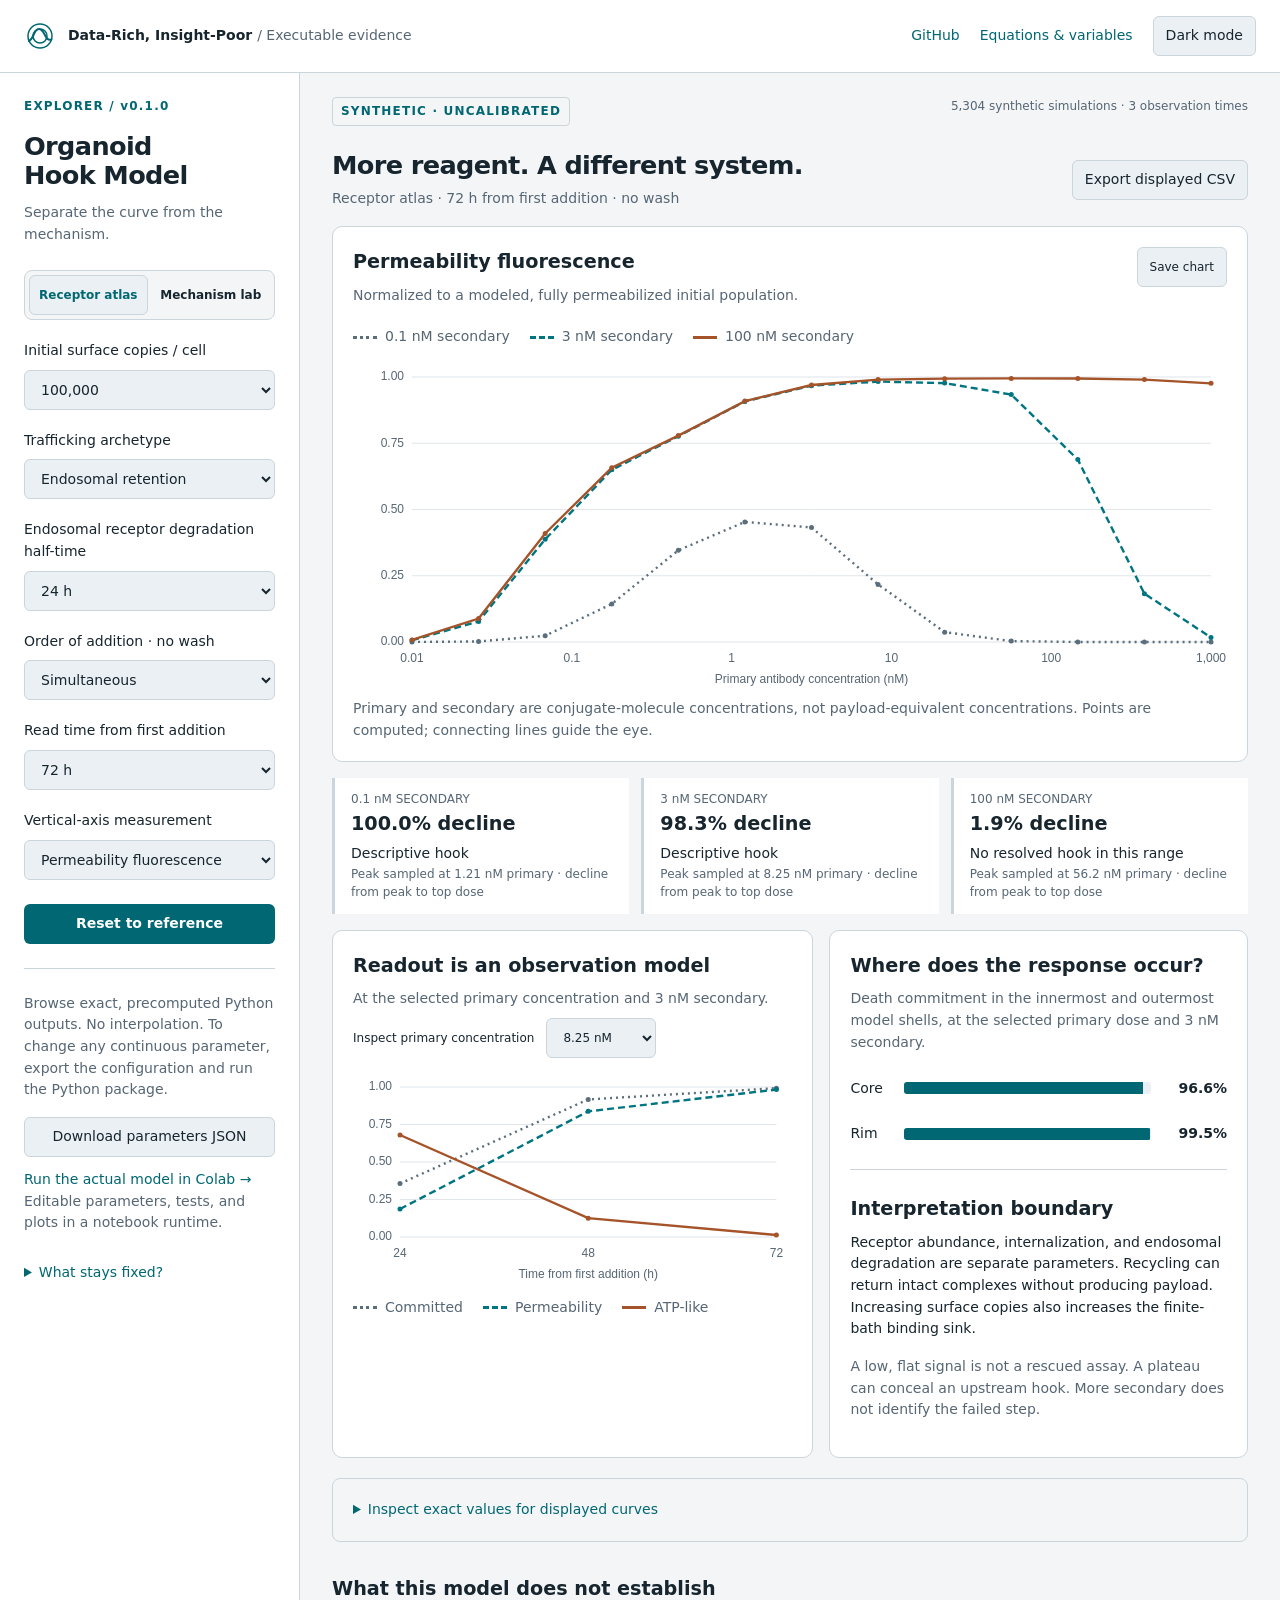
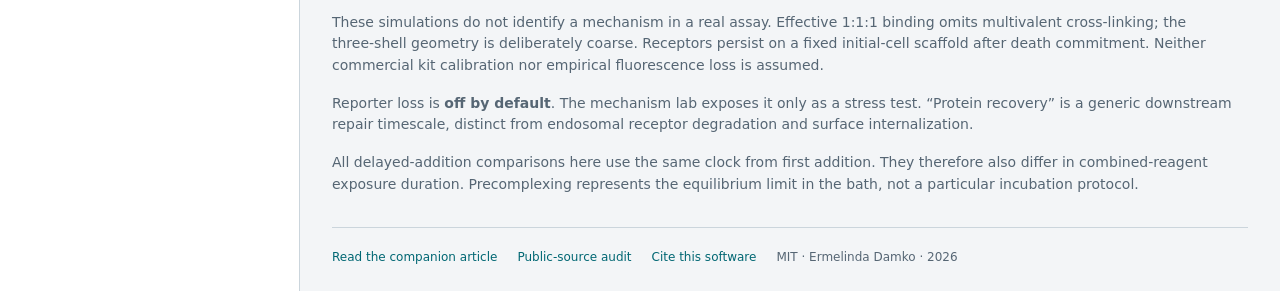
==== index.html @ acb85dfb "Release reproducible organoid hook model and public explorer" ====
<!doctype html>
<html lang="en" data-theme="dark">
<head>
  <meta charset="utf-8">
  <meta name="viewport" content="width=device-width, initial-scale=1">
  <meta name="description" content="A synthetic, no-wash secondary-conjugate assay atlas separating assembly, trafficking, transport, and readout.">
  <title>Organoid Hook Model | Data-Rich, Insight-Poor</title>
  <link href="https://api.fontshare.com/v2/css?f[]=satoshi@400,500,700&display=swap" rel="stylesheet">
  <link rel="stylesheet" href="style.css">
  <script src="app.js" defer></script>
</head>
<body>
<header>
  <div class="brand"><svg aria-label="Organoid Hook Model logo" viewBox="0 0 32 32" width="32" height="32"><circle cx="16" cy="16" r="12" fill="none" stroke="currentColor" stroke-width="1.5"/><circle cx="16" cy="16" r="7" fill="none" stroke="currentColor" stroke-width="1.5"/><path d="M4 21C10 21 9 9 15 9S21 23 28 19" fill="none" stroke="currentColor" stroke-width="2"/></svg><span>Data-Rich, Insight-Poor <span class="subbrand">/ Executable evidence</span></span></div>
  <nav aria-label="Project links"><a href="https://github.com/dataRichinsightPoor/organoid-hook-model" target="_blank" rel="noopener">GitHub</a><a href="equations.html">Equations & variables</a><button id="theme" type="button" aria-label="Toggle color theme">Light mode</button></nav>
</header>
<div class="layout">
<aside aria-label="Simulation controls">
  <div class="section-label">EXPLORER / v0.1.0</div>
  <h1>Organoid<br>Hook Model</h1>
  <p class="muted intro">Separate the curve from the mechanism.</p>
  <div class="tabs" role="group" aria-label="Explorer mode"><button class="active" id="atlas-mode" aria-pressed="true">Receptor atlas</button><button id="lab-mode" aria-pressed="false">Mechanism lab</button></div>
  <div id="atlas-controls">
    <label for="copies">Initial surface copies / cell</label>
    <select id="copies"><option value="10000">10,000</option><option value="100000" selected>100,000</option><option value="1000000">1,000,000</option></select>
    <label for="traffic">Trafficking archetype</label>
    <select id="traffic"><option value="slow">Slow internalization</option><option value="recycling">Rapid recycling</option><option value="retained" selected>Endosomal retention</option></select>
    <label for="half">Endosomal receptor degradation half-time</label>
    <select id="half"><option value="4">4 h</option><option value="24" selected>24 h</option><option value="96">96 h</option></select>
  </div>
  <div id="lab-controls" hidden>
    <label for="case">Isolated assumption</label><select id="case"></select>
    <p class="control-note" id="case-description"></p>
  </div>
  <label for="order">Order of addition · no wash</label>
  <select id="order"><option value="simultaneous">Simultaneous</option><option value="primary_first">Primary first → secondary at 6 h</option><option value="secondary_first">Secondary first → primary at 6 h</option><option value="precomplexed">Precomplexed at equilibrium</option></select>
  <label for="time">Read time from first addition</label>
  <select id="time"><option value="0">24 h</option><option value="1">48 h</option><option value="2" selected>72 h</option></select>
  <label for="readout">Vertical-axis measurement</label>
  <select id="readout"><option value="permeability_fluorescence">Permeability fluorescence</option><option value="committed_fraction">Committed to death</option><option value="membrane_compromised_cumulative">Cumulative membrane loss</option><option value="atp_proxy">ATP-like signal</option><option value="caspase_proxy">Committed-state / caspase proxy</option><option value="ldh_proxy">LDH-like reporter</option><option value="surface_complex_copies">Surface ternary complex</option><option value="internalized_complex_copies">Endosomal ternary complex</option><option value="payload_copies">Intracellular payload</option><option value="delivered_payload_cumulative">Cumulative productive delivery</option></select>
  <button class="primary-button" id="reset">Reset to reference</button>
  <div class="divider"></div>
  <p class="control-note">Browse exact, precomputed Python outputs. No interpolation. To change any continuous parameter, export the configuration and run the Python package.</p>
  <button id="parameters">Download parameters JSON</button>
  <p class="control-note"><a href="https://colab.research.google.com/github/dataRichinsightPoor/organoid-hook-model/blob/main/examples/quickstart.ipynb" target="_blank" rel="noopener">Run the actual model in Colab →</a><br>Editable parameters, tests, and plots in a notebook runtime.</p>
  <details><summary>What stays fixed?</summary><div id="fixed"></div></details>
</aside>
<main>
  <div class="topline"><span class="badge">SYNTHETIC · UNCALIBRATED</span><span id="count" class="muted">Loading evidence…</span></div>
  <section class="heading-row"><div><h2>More reagent. A different system.</h2><p id="context" class="muted">Loading computed scenarios…</p></div><button id="csv" disabled>Export displayed CSV</button></section>
  <div id="error" role="alert" hidden></div>
  <section class="plot-card">
    <div class="plot-heading"><div><h3 id="plot-title">Primary × secondary concentration</h3><p class="muted small" id="y-description">Normalized to a modeled, fully permeabilized initial population.</p></div><button id="png" disabled>Save chart</button></div>
    <div class="legend" aria-label="Secondary concentration legend"><span><i class="line one"></i>0.1 nM secondary</span><span><i class="line two"></i>3 nM secondary</span><span><i class="line three"></i>100 nM secondary</span></div>
    <div class="canvas-wrap"><canvas id="curve" role="img" aria-label="Dose-response curves for three secondary-conjugate concentrations. Exact values are available in the table below."></canvas></div>
    <div id="tooltip" class="tooltip" hidden></div>
    <p class="small muted" id="plot-note"></p>
  </section>
  <section class="metrics" id="metrics" aria-label="Descriptive hook summaries" aria-live="polite"></section>
  <section class="lower-grid">
    <div class="plot-card"><div class="plot-heading"><div><h3>Readout is an observation model</h3><p class="small muted">At the selected primary concentration and 3 nM secondary.</p></div></div>
      <label for="dose" class="inline-label">Inspect primary concentration</label><select id="dose"></select>
      <div class="canvas-wrap small-canvas"><canvas id="timechart" role="img" aria-label="Time courses of modeled death, permeability fluorescence, and ATP-like signal."></canvas></div>
      <div class="legend small"><span><i class="line one"></i>Committed</span><span><i class="line two"></i>Permeability</span><span><i class="line three"></i>ATP-like</span></div>
    </div>
    <div class="plot-card"><h3>Where does the response occur?</h3><p class="small muted">Death commitment in the innermost and outermost model shells, at the selected primary dose and 3 nM secondary.</p>
      <div class="spatial-row"><span>Core</span><div class="bar-track"><div id="core-bar"></div></div><strong id="core-value">—</strong></div>
      <div class="spatial-row"><span>Rim</span><div class="bar-track"><div id="rim-bar"></div></div><strong id="rim-value">—</strong></div>
      <div class="divider"></div><h3>Interpretation boundary</h3><p id="interpretation" class="small"></p><p class="small muted">A low, flat signal is not a rescued assay. A plateau can conceal an upstream hook. More secondary does not identify the failed step.</p>
    </div>
  </section>
  <details class="data-details"><summary>Inspect exact values for displayed curves</summary><div class="table-scroll"><table><thead id="table-head"></thead><tbody id="table-body"></tbody></table></div></details>
  <section class="notes"><h3>What this model does not establish</h3><p>These simulations do not identify a mechanism in a real assay. Effective 1:1:1 binding omits multivalent cross-linking; the three-shell geometry is deliberately coarse. Receptors persist on a fixed initial-cell scaffold after death commitment. Neither commercial kit calibration nor empirical fluorescence loss is assumed.</p><p>Reporter loss is <strong>off by default</strong>. The mechanism lab exposes it only as a stress test. “Protein recovery” is a generic downstream repair timescale, distinct from endosomal receptor degradation and surface internalization.</p><p>All delayed-addition comparisons here use the same clock from first addition. They therefore also differ in combined-reagent exposure duration. Precomplexing represents the equilibrium limit in the bath, not a particular incubation protocol.</p></section>
  <footer><a href="article.html">Read the companion article</a><a href="https://github.com/dataRichinsightPoor/organoid-hook-model/blob/main/docs/provenance.md">Public-source audit</a><a href="https://github.com/dataRichinsightPoor/organoid-hook-model/blob/main/CITATION.cff">Cite this software</a><span>MIT · Ermelinda Damko · 2026</span></footer>
</main>
</div>
</body>
</html>
---- style.css ----
:root{--bg:#11151b;--surface:#191e27;--raised:#222935;--ink:#e8edf2;--muted:#a5afbd;--line:#323b49;--accent:#78d4dc;--accent-ink:#102127;--series1:#aeb8c4;--series2:#78d4dc;--series3:#efa87e;--warn:#efbd77;--font:'Satoshi',system-ui,sans-serif;--text-xs:.75rem;--text-sm:.875rem;--text-base:1rem;--text-lg:1.2rem;--text-xl:clamp(1.6rem,2vw,2rem);--s1:4px;--s2:8px;--s3:12px;--s4:16px;--s5:20px;--s6:24px;--s8:32px;--s10:40px}
[data-theme=light]{--bg:#f3f5f7;--surface:#fff;--raised:#eaf0f3;--ink:#17252e;--muted:#566674;--line:#cbd5dc;--accent:#006773;--accent-ink:#fff;--series1:#5b6e7c;--series2:#007582;--series3:#a55328;--warn:#88561d}
*{box-sizing:border-box}body{margin:0;background:var(--bg);color:var(--ink);font:var(--text-base)/1.55 var(--font)}button,select{font:inherit;font-size:var(--text-sm);color:var(--ink);background:var(--raised);border:1px solid var(--line);border-radius:6px;padding:var(--s2) var(--s3);min-height:40px}button{cursor:pointer}button:hover{border-color:var(--accent)}button:disabled{opacity:.45;cursor:wait}button:focus-visible,select:focus-visible,a:focus-visible,summary:focus-visible{outline:2px solid var(--accent);outline-offset:3px}a{color:var(--accent);text-decoration:none}a:hover{text-decoration:underline}header{padding:var(--s4) var(--s6);border-bottom:1px solid var(--line);display:flex;align-items:center;justify-content:space-between;gap:var(--s4);background:var(--surface)}.brand{display:flex;align-items:center;gap:var(--s3);font-size:var(--text-sm);font-weight:700}.brand svg{color:var(--accent);flex-shrink:0}.subbrand{color:var(--muted);font-weight:400}nav{display:flex;gap:var(--s5);align-items:center;font-size:var(--text-sm)}.layout{display:grid;grid-template-columns:300px minmax(0,1fr);max-width:1760px;margin:auto}aside{border-right:1px solid var(--line);padding:var(--s6);background:var(--surface)}main{padding:var(--s6) var(--s8);min-width:0}.section-label,.badge{font-size:var(--text-xs);font-weight:700;letter-spacing:.1em;color:var(--accent)}h1{font-size:var(--text-xl);line-height:1.15;letter-spacing:-.025em;margin:var(--s4) 0 var(--s3)}h2{font-size:var(--text-xl);letter-spacing:-.025em;line-height:1.2;margin:0}h3{font-size:var(--text-lg);font-weight:700;margin:0}p{margin:var(--s2) 0 var(--s4)}.muted{color:var(--muted)}.small,.control-note{font-size:var(--text-sm)}.intro{font-size:var(--text-sm);margin-bottom:var(--s6)}label{display:block;font-size:var(--text-sm);margin:var(--s5) 0 var(--s2);font-weight:500}select{width:100%;max-width:100%}.tabs{display:flex;gap:var(--s1);background:var(--bg);padding:var(--s1);border:1px solid var(--line);border-radius:8px}.tabs button{flex:1;padding:var(--s2) var(--s1);background:transparent;border-color:transparent;font-size:var(--text-xs);font-weight:700}.tabs .active{background:var(--raised);color:var(--accent);border-color:var(--line)}.primary-button{margin-top:var(--s6);width:100%;background:var(--accent);color:var(--accent-ink);border-color:transparent;font-weight:700}.divider{height:1px;background:var(--line);margin:var(--s6) 0}.control-note{color:var(--muted);margin-top:var(--s3)}aside>button{width:100%}details{margin-top:var(--s5);font-size:var(--text-sm)}summary{cursor:pointer;color:var(--accent);padding:var(--s2) 0}#fixed{font-size:var(--text-xs);overflow-wrap:anywhere}#fixed div{padding:var(--s1) 0;border-bottom:1px solid var(--line)}.topline{display:flex;justify-content:space-between;gap:var(--s3);font-size:var(--text-xs);margin-bottom:var(--s6)}.badge{border:1px solid var(--line);border-radius:4px;padding:var(--s1) var(--s2)}.heading-row{display:flex;align-items:center;justify-content:space-between;gap:var(--s6);margin-bottom:var(--s4)}.heading-row p{font-size:var(--text-sm);margin-bottom:0}.heading-row button{flex-shrink:0}.plot-card{position:relative;background:var(--surface);border:1px solid var(--line);border-radius:10px;padding:var(--s5);min-width:0}.plot-heading{display:flex;justify-content:space-between;align-items:flex-start;gap:var(--s4)}.plot-heading p{margin-bottom:var(--s2)}.plot-heading button{white-space:nowrap;font-size:var(--text-xs)}.legend{display:flex;gap:var(--s5);flex-wrap:wrap;font-size:var(--text-sm);margin-top:var(--s3);color:var(--muted)}.legend span{display:flex;align-items:center;gap:var(--s2)}i.line{display:inline-block;width:24px;height:0;border-top:3px solid var(--series2)}i.one{border-color:var(--series1);border-top-style:dotted}i.two{border-color:var(--series2);border-top-style:dashed}i.three{border-color:var(--series3)}.canvas-wrap{height:330px;position:relative;margin-top:var(--s3)}canvas{display:block;width:100%;height:100%}.small-canvas{height:215px}.metrics{display:grid;grid-template-columns:repeat(3,1fr);gap:var(--s3);margin:var(--s4) 0}.metric{border-left:3px solid var(--line);padding:var(--s3) var(--s4);background:var(--surface)}.metric .value{font-size:var(--text-lg);font-weight:700}.metric .label{font-size:var(--text-xs);color:var(--muted)}.metric .result{font-size:var(--text-sm);margin-top:var(--s1)}.lower-grid{display:grid;grid-template-columns:1.15fr 1fr;gap:var(--s4)}.inline-label{display:inline-block;margin:var(--s2) var(--s3) var(--s2) 0;font-size:var(--text-xs)}#dose{width:auto;min-width:100px;font-size:var(--text-xs)}.spatial-row{display:grid;grid-template-columns:42px 1fr 64px;align-items:center;gap:var(--s3);margin:var(--s6) 0;font-size:var(--text-sm)}.spatial-row strong{text-align:right;font-variant-numeric:tabular-nums}.bar-track{height:12px;background:var(--raised);border-radius:3px;overflow:hidden}.bar-track div{background:var(--accent);height:100%;width:0}.data-details{border:1px solid var(--line);border-radius:8px;padding:var(--s3) var(--s5)}.table-scroll{overflow:auto;max-height:340px}table{width:100%;border-collapse:collapse;font-size:var(--text-xs);font-variant-numeric:tabular-nums}th,td{text-align:right;padding:var(--s2) var(--s3);border-bottom:1px solid var(--line);white-space:nowrap}th{position:sticky;top:0;background:var(--surface)}.notes{margin:var(--s8) 0;max-width:900px}.notes p{font-size:var(--text-sm);color:var(--muted)}footer{display:flex;flex-wrap:wrap;gap:var(--s5);font-size:var(--text-xs);color:var(--muted);border-top:1px solid var(--line);padding-top:var(--s5)}#error{padding:var(--s5);color:var(--warn);border:1px solid var(--warn);margin-bottom:var(--s5)}.tooltip{position:absolute;background:var(--raised);border:1px solid var(--line);padding:var(--s3);border-radius:5px;font-size:var(--text-xs);pointer-events:none;top:120px;right:30px;z-index:2}#plot-note{margin-bottom:0}
@media(max-width:1100px){.layout{grid-template-columns:270px minmax(0,1fr)}aside{padding:var(--s5)}main{padding:var(--s5)}.lower-grid{grid-template-columns:1fr}.subbrand{display:none}.heading-row{align-items:flex-start}.metrics{gap:var(--s2)}.metric{padding:var(--s3)}}
@media(max-width:760px){header{padding:var(--s3) var(--s4);flex-wrap:wrap}nav{gap:var(--s4);width:100%;justify-content:space-between}.layout{display:block}aside{border-right:0;border-bottom:1px solid var(--line);padding:var(--s5)}h1 br{display:none}h1 br:after{content:" "}.intro{margin-bottom:var(--s4)}main{padding:var(--s5) var(--s3)}.topline{flex-wrap:wrap}.heading-row{display:block}.heading-row button{margin-top:var(--s4)}.plot-card{padding:var(--s4)}.plot-heading{flex-wrap:wrap}.canvas-wrap{height:300px}.small-canvas{height:230px}.metrics{grid-template-columns:1fr}.metric{display:grid;grid-template-columns:1fr 1fr;gap:var(--s1) var(--s3)}.metric .label{grid-column:1/-1}.metric .value{font-size:var(--text-base)}.legend{gap:var(--s3);font-size:var(--text-xs)}aside details{display:none}#parameters{max-width:100%}.topline{margin-bottom:var(--s5)}.plot-heading h3{font-size:var(--text-base)}}
.reader{max-width:1060px;margin:auto;padding:var(--s8) var(--s6)}.reader h1{font-size:var(--text-xl);margin-bottom:var(--s6)}.reader h2{font-size:var(--text-lg);margin:var(--s10) 0 var(--s4)}.reader h3{font-size:var(--text-base);margin-top:var(--s6)}.reader p{max-width:80ch;line-height:1.8}.reader img{max-width:100%;height:auto;background:#fff}.reader pre{overflow:auto;background:var(--surface);padding:var(--s4);font-size:var(--text-sm)}.reader table{display:block;overflow:auto;margin:var(--s5) 0}.reader th,.reader td{white-space:normal;text-align:left;min-width:100px}.reader mjx-container[display=true]{overflow-x:auto;overflow-y:hidden;padding:var(--s3) 0}.reader .math-help{color:var(--muted);font-size:var(--text-sm);border-bottom:1px solid var(--line);padding-bottom:var(--s5)}
@media(prefers-reduced-motion:no-preference){button{transition:border-color .15s,background .15s}.bar-track div{transition:width .25s}}
.reader{overflow-wrap:anywhere}.reader mjx-container{max-width:100%;overflow-x:auto;overflow-y:hidden}
.reader mjx-container:not([display="true"]){display:inline-block;vertical-align:middle}
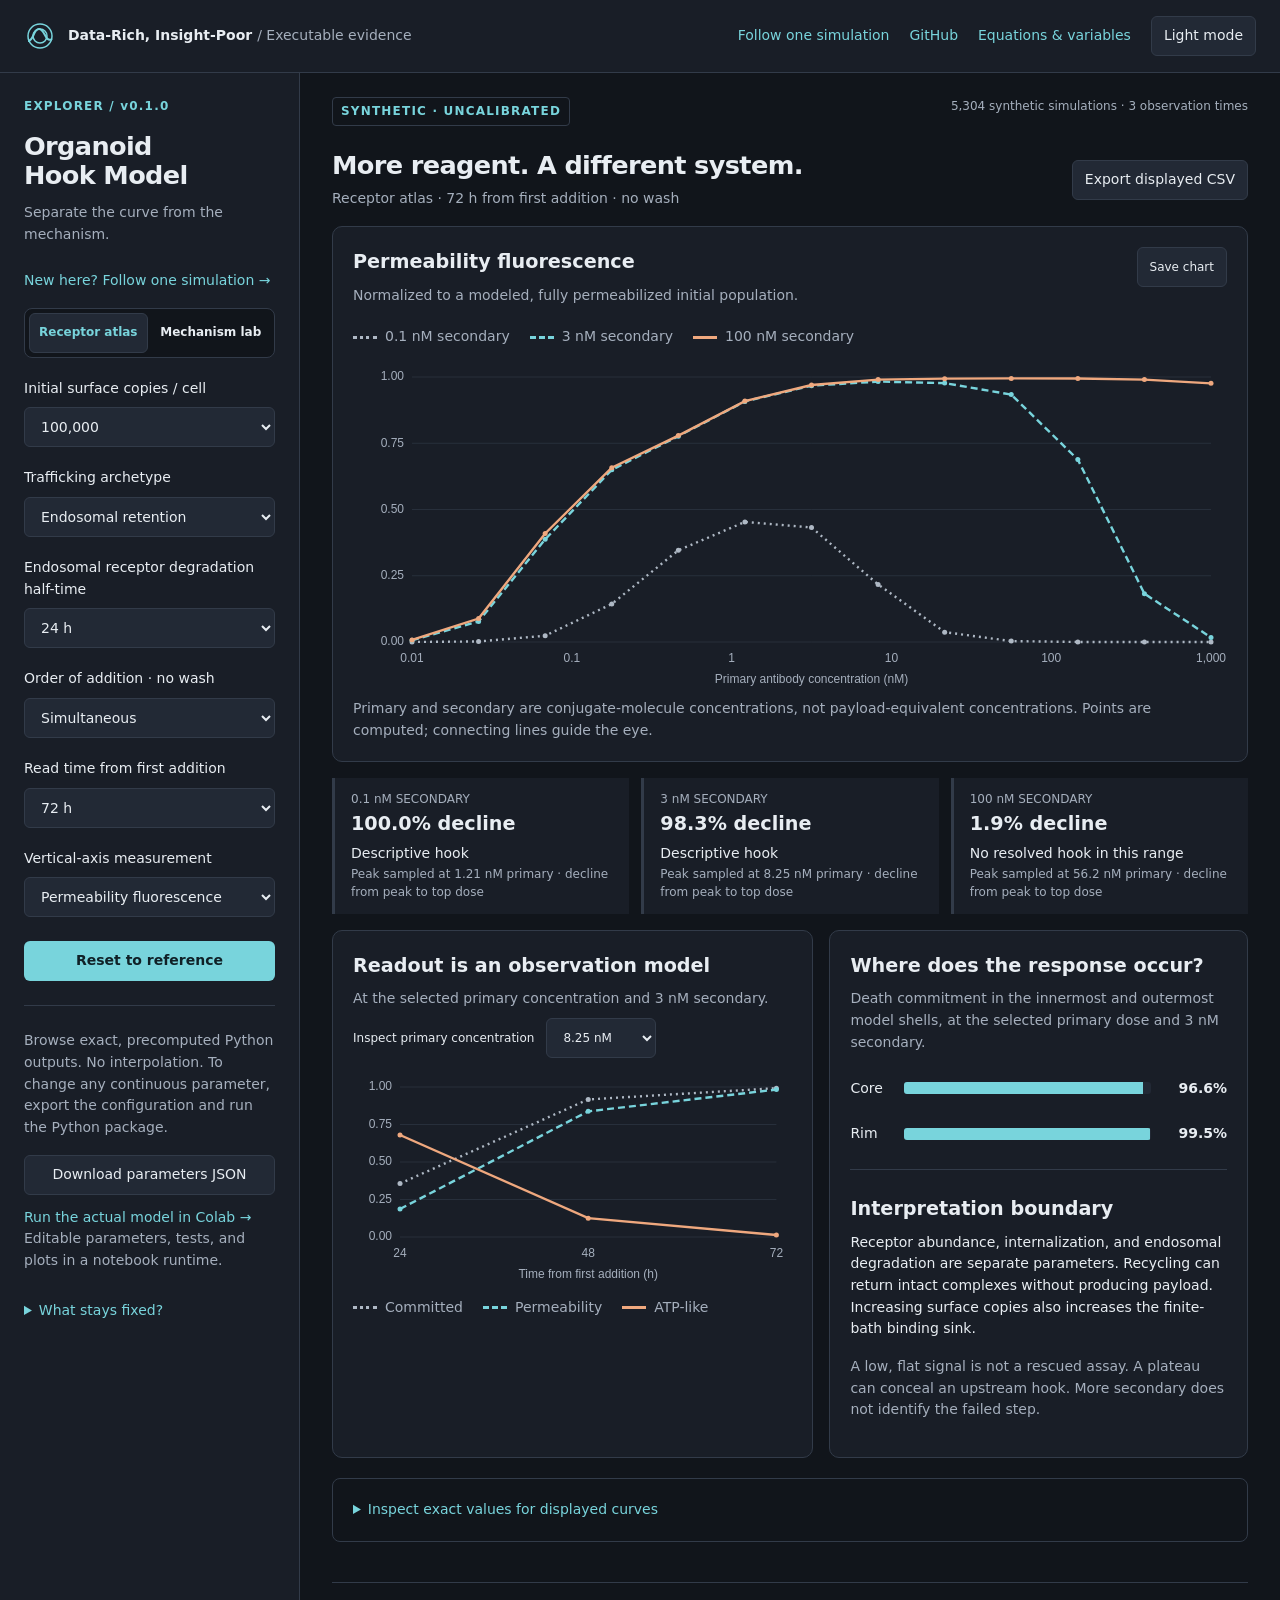
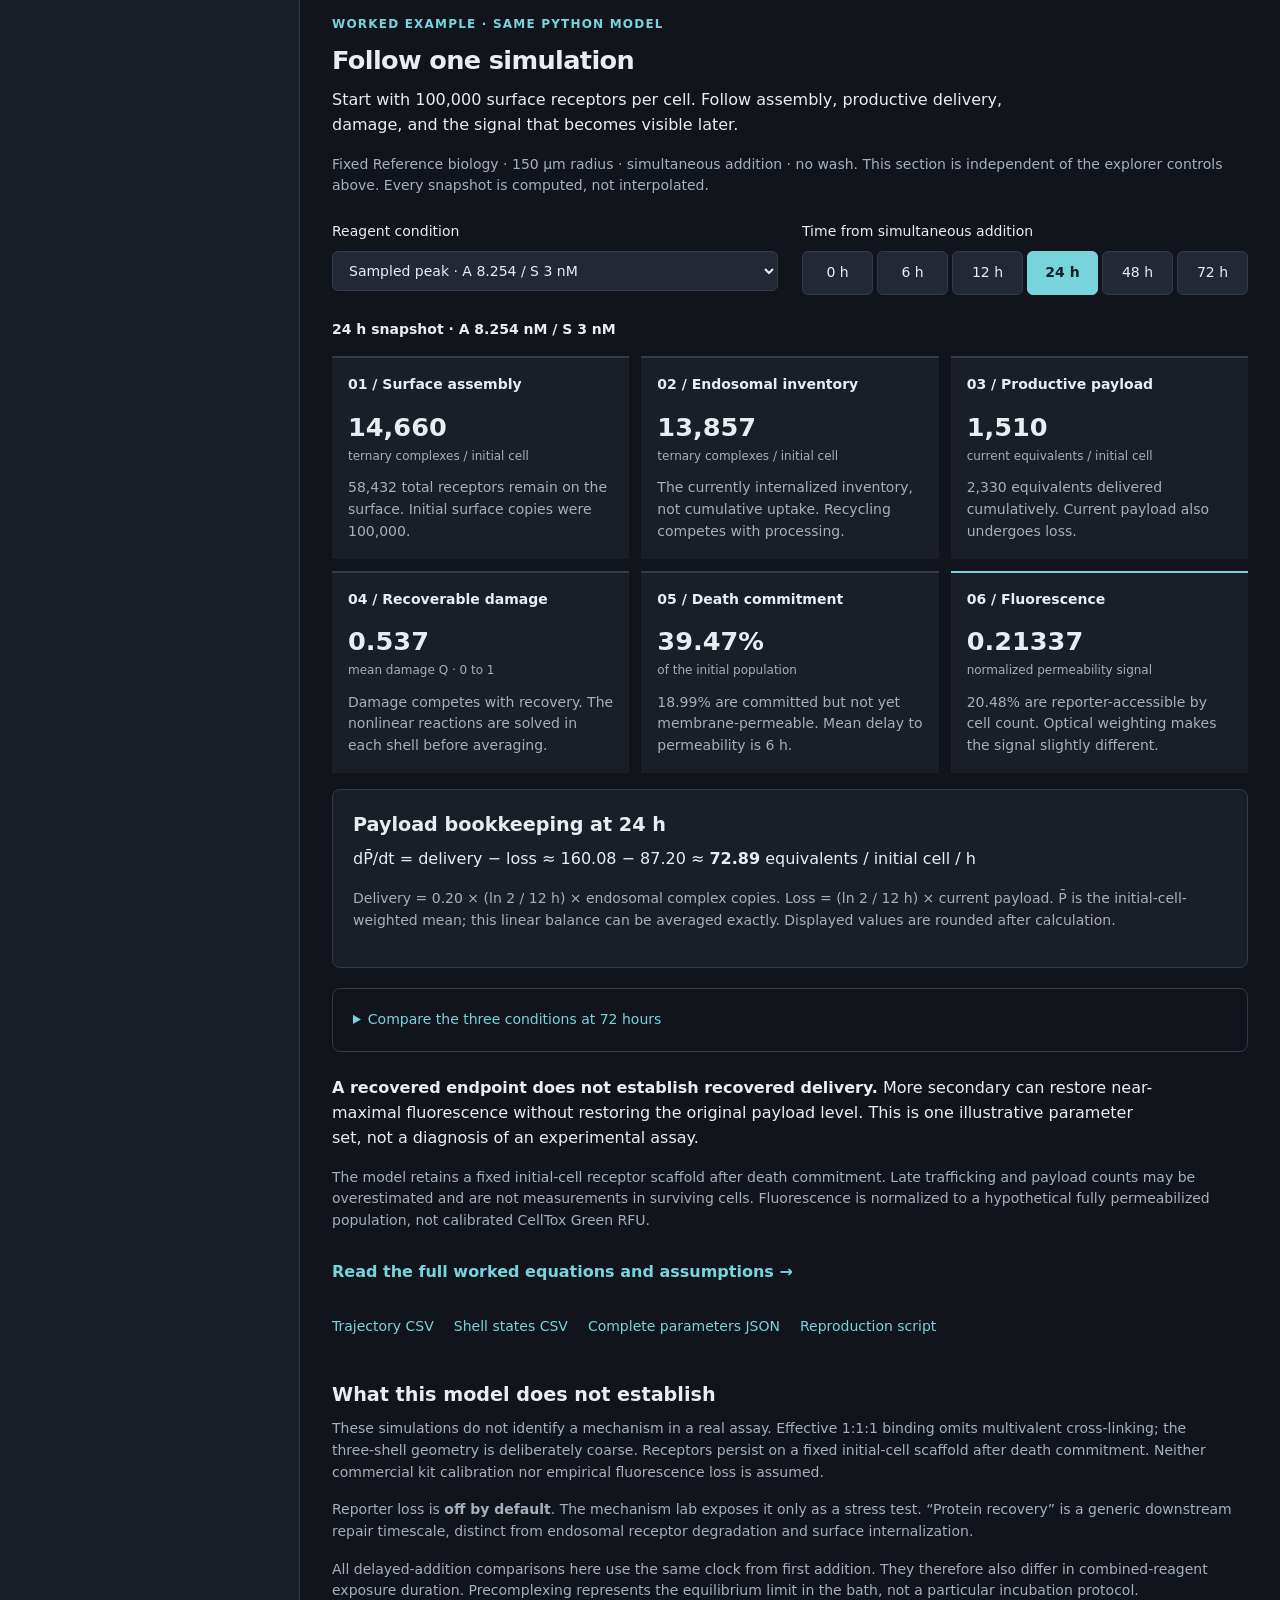
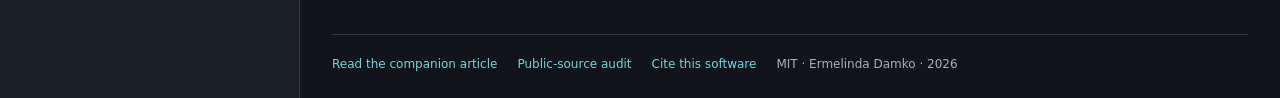
==== commit 866f8bc4: "Add dark worked simulation, publication cover, and expanded literature" ====
--- a/index.html
+++ b/index.html
@@ -8,17 +8,19 @@
   <link href="https://api.fontshare.com/v2/css?f[]=satoshi@400,500,700&display=swap" rel="stylesheet">
   <link rel="stylesheet" href="style.css">
   <script src="app.js" defer></script>
+  <script src="trace.js" defer></script>
 </head>
 <body>
 <header>
   <div class="brand"><svg aria-label="Organoid Hook Model logo" viewBox="0 0 32 32" width="32" height="32"><circle cx="16" cy="16" r="12" fill="none" stroke="currentColor" stroke-width="1.5"/><circle cx="16" cy="16" r="7" fill="none" stroke="currentColor" stroke-width="1.5"/><path d="M4 21C10 21 9 9 15 9S21 23 28 19" fill="none" stroke="currentColor" stroke-width="2"/></svg><span>Data-Rich, Insight-Poor <span class="subbrand">/ Executable evidence</span></span></div>
-  <nav aria-label="Project links"><a href="https://github.com/dataRichinsightPoor/organoid-hook-model" target="_blank" rel="noopener">GitHub</a><a href="equations.html">Equations & variables</a><button id="theme" type="button" aria-label="Toggle color theme">Light mode</button></nav>
+  <nav aria-label="Project links"><a href="#follow-one-simulation">Follow one simulation</a><a href="https://github.com/dataRichinsightPoor/organoid-hook-model" target="_blank" rel="noopener">GitHub</a><a href="equations.html">Equations & variables</a><button id="theme" type="button" aria-label="Toggle color theme">Light mode</button></nav>
 </header>
 <div class="layout">
 <aside aria-label="Simulation controls">
   <div class="section-label">EXPLORER / v0.1.0</div>
   <h1>Organoid<br>Hook Model</h1>
   <p class="muted intro">Separate the curve from the mechanism.</p>
+  <p class="control-note"><a href="#follow-one-simulation">New here? Follow one simulation →</a></p>
   <div class="tabs" role="group" aria-label="Explorer mode"><button class="active" id="atlas-mode" aria-pressed="true">Receptor atlas</button><button id="lab-mode" aria-pressed="false">Mechanism lab</button></div>
   <div id="atlas-controls">
     <label for="copies">Initial surface copies / cell</label>
@@ -70,6 +72,50 @@
     </div>
   </section>
   <details class="data-details"><summary>Inspect exact values for displayed curves</summary><div class="table-scroll"><table><thead id="table-head"></thead><tbody id="table-body"></tbody></table></div></details>
+  <section id="follow-one-simulation" class="trace-section" aria-labelledby="trace-title">
+    <div class="section-label">WORKED EXAMPLE · SAME PYTHON MODEL</div>
+    <h2 id="trace-title">Follow one simulation</h2>
+    <p class="trace-lede">Start with 100,000 surface receptors per cell. Follow assembly, productive delivery, damage, and the signal that becomes visible later.</p>
+    <p class="small muted">Fixed Reference biology · 150 µm radius · simultaneous addition · no wash. This section is independent of the explorer controls above. Every snapshot is computed, not interpolated.</p>
+    <div class="trace-controls">
+      <div><label for="trace-case">Reagent condition</label><select id="trace-case" disabled>
+        <option value="sampled_peak">Sampled peak · A 8.254 / S 3 nM</option>
+        <option value="primary_excess">Excess primary · A 1,000 / S 3 nM</option>
+        <option value="more_secondary">More secondary · A 1,000 / S 100 nM</option>
+      </select></div>
+      <fieldset id="trace-times" disabled><legend>Time from simultaneous addition</legend>
+        <div class="trace-time-buttons" role="group" aria-label="Trace time">
+          <button type="button" data-hour="0" aria-pressed="false">0 h</button>
+          <button type="button" data-hour="6" aria-pressed="false">6 h</button>
+          <button type="button" data-hour="12" aria-pressed="false">12 h</button>
+          <button type="button" data-hour="24" aria-pressed="true">24 h</button>
+          <button type="button" data-hour="48" aria-pressed="false">48 h</button>
+          <button type="button" data-hour="72" aria-pressed="false">72 h</button>
+        </div>
+      </fieldset>
+    </div>
+    <p id="trace-error" role="alert" hidden></p>
+    <div id="trace-output" aria-live="polite" aria-busy="true">
+      <p class="muted">Loading the verified trajectory…</p>
+    </div>
+    <details class="data-details"><summary>Compare the three conditions at 72 hours</summary>
+      <div class="table-scroll" tabindex="0" role="region" aria-label="Endpoint comparison table"><table>
+        <caption>Fixed biology, different reagent concentrations. Counts are per initial cell.</caption>
+        <thead><tr><th scope="col">Measurement</th><th scope="col">A 8.254 / S 3 nM</th><th scope="col">A 1,000 / S 3 nM</th><th scope="col">A 1,000 / S 100 nM</th></tr></thead>
+        <tbody id="trace-comparison"></tbody>
+      </table></div>
+    </details>
+    <p class="trace-takeaway"><strong>A recovered endpoint does not establish recovered delivery.</strong> More secondary can restore near-maximal fluorescence without restoring the original payload level. This is one illustrative parameter set, not a diagnosis of an experimental assay.</p>
+    <p class="small muted">The model retains a fixed initial-cell receptor scaffold after death commitment. Late trafficking and payload counts may be overestimated and are not measurements in surviving cells. Fluorescence is normalized to a hypothetical fully permeabilized population, not calibrated CellTox Green RFU.</p>
+    <a class="trace-reading-link" href="worked-example.html">Read the full worked equations and assumptions →</a>
+    <div class="trace-downloads" aria-label="Worked example downloads">
+      <a href="trace/trace-summary.csv" download>Trajectory CSV</a>
+      <a href="trace/trace-shells.csv" download>Shell states CSV</a>
+      <a href="trace/trace-parameters.json" download>Complete parameters JSON</a>
+      <a href="trace/trace_example.py" download>Reproduction script</a>
+    </div>
+    <noscript><p>Enable JavaScript to switch snapshots, or <a href="worked-example.html">read the static worked example</a> and download the trajectory CSV.</p></noscript>
+  </section>
   <section class="notes"><h3>What this model does not establish</h3><p>These simulations do not identify a mechanism in a real assay. Effective 1:1:1 binding omits multivalent cross-linking; the three-shell geometry is deliberately coarse. Receptors persist on a fixed initial-cell scaffold after death commitment. Neither commercial kit calibration nor empirical fluorescence loss is assumed.</p><p>Reporter loss is <strong>off by default</strong>. The mechanism lab exposes it only as a stress test. “Protein recovery” is a generic downstream repair timescale, distinct from endosomal receptor degradation and surface internalization.</p><p>All delayed-addition comparisons here use the same clock from first addition. They therefore also differ in combined-reagent exposure duration. Precomplexing represents the equilibrium limit in the bath, not a particular incubation protocol.</p></section>
   <footer><a href="article.html">Read the companion article</a><a href="https://github.com/dataRichinsightPoor/organoid-hook-model/blob/main/docs/provenance.md">Public-source audit</a><a href="https://github.com/dataRichinsightPoor/organoid-hook-model/blob/main/CITATION.cff">Cite this software</a><span>MIT · Ermelinda Damko · 2026</span></footer>
 </main>
--- a/style.css
+++ b/style.css
@@ -7,3 +7,28 @@
 @media(prefers-reduced-motion:no-preference){button{transition:border-color .15s,background .15s}.bar-track div{transition:width .25s}}
 .reader{overflow-wrap:anywhere}.reader mjx-container{max-width:100%;overflow-x:auto;overflow-y:hidden}
 .reader mjx-container:not([display="true"]){display:inline-block;vertical-align:middle}
+header nav{flex-wrap:wrap}
+.trace-section{margin-top:var(--s10);padding-top:var(--s8);border-top:1px solid var(--line);scroll-margin-top:var(--s6)}
+.trace-section h2{margin:var(--s3) 0}.trace-lede{max-width:72ch}
+.trace-controls{display:grid;grid-template-columns:minmax(260px,1fr) minmax(300px,1fr);gap:var(--s6);margin:var(--s6) 0}
+.trace-controls label{margin:0 0 var(--s2)}.trace-controls fieldset{border:0;padding:0;margin:0;min-width:0}
+.trace-controls legend{font-size:var(--text-sm);padding:0;margin-bottom:var(--s2)}
+.trace-time-buttons{display:flex;gap:var(--s1);flex-wrap:wrap}
+.trace-time-buttons button{flex:1;min-height:44px;white-space:nowrap}
+.trace-time-buttons button[aria-pressed=true]{background:var(--accent);color:var(--accent-ink);border-color:var(--accent);font-weight:700}
+.trace-snapshot{font-size:var(--text-sm);font-weight:700}
+.trace-stages{display:grid;grid-template-columns:repeat(3,minmax(0,1fr));padding:0;margin:var(--s4) 0;list-style:none;gap:var(--s3)}
+.trace-stages li{background:var(--surface);border-top:2px solid var(--line);padding:var(--s4);min-width:0}
+.trace-stages li:last-child{border-top-color:var(--accent)}
+.trace-step{font-size:var(--text-sm);font-weight:700}.trace-value{font-size:var(--text-xl);line-height:1.2;font-weight:700;font-variant-numeric:tabular-nums;margin:var(--s4) 0 var(--s1)}
+.trace-unit{font-size:var(--text-xs);color:var(--muted)}.trace-stages p{font-size:var(--text-sm);color:var(--muted);margin:var(--s3) 0 0}
+.trace-rate{padding:var(--s5);background:var(--surface);border:1px solid var(--line);border-radius:8px}
+.trace-arithmetic{font-variant-numeric:tabular-nums;overflow-wrap:anywhere}
+.trace-takeaway{margin-top:var(--s6);max-width:82ch}
+.trace-reading-link{display:inline-block;padding:var(--s3) 0;font-weight:700}
+.trace-downloads{display:flex;flex-wrap:wrap;gap:var(--s2) var(--s5);margin:var(--s2) 0 var(--s6);font-size:var(--text-sm)}
+.trace-downloads a{display:inline-flex;align-items:center;min-height:44px}
+.trace-section caption{text-align:left;padding:var(--s3);color:var(--muted)}.trace-section th[scope=row]{position:static;background:transparent;text-align:left}
+#trace-error{border:1px solid var(--warn);color:var(--warn);padding:var(--s4)}
+@media(max-width:1100px){.trace-controls{grid-template-columns:1fr}.trace-stages{grid-template-columns:repeat(2,minmax(0,1fr))}}
+@media(max-width:480px){.trace-stages{grid-template-columns:1fr}.trace-time-buttons button{flex:0 1 calc((100% - 8px)/3)}header nav{justify-content:flex-start;gap:var(--s3)}.trace-rate{padding:var(--s4)}}
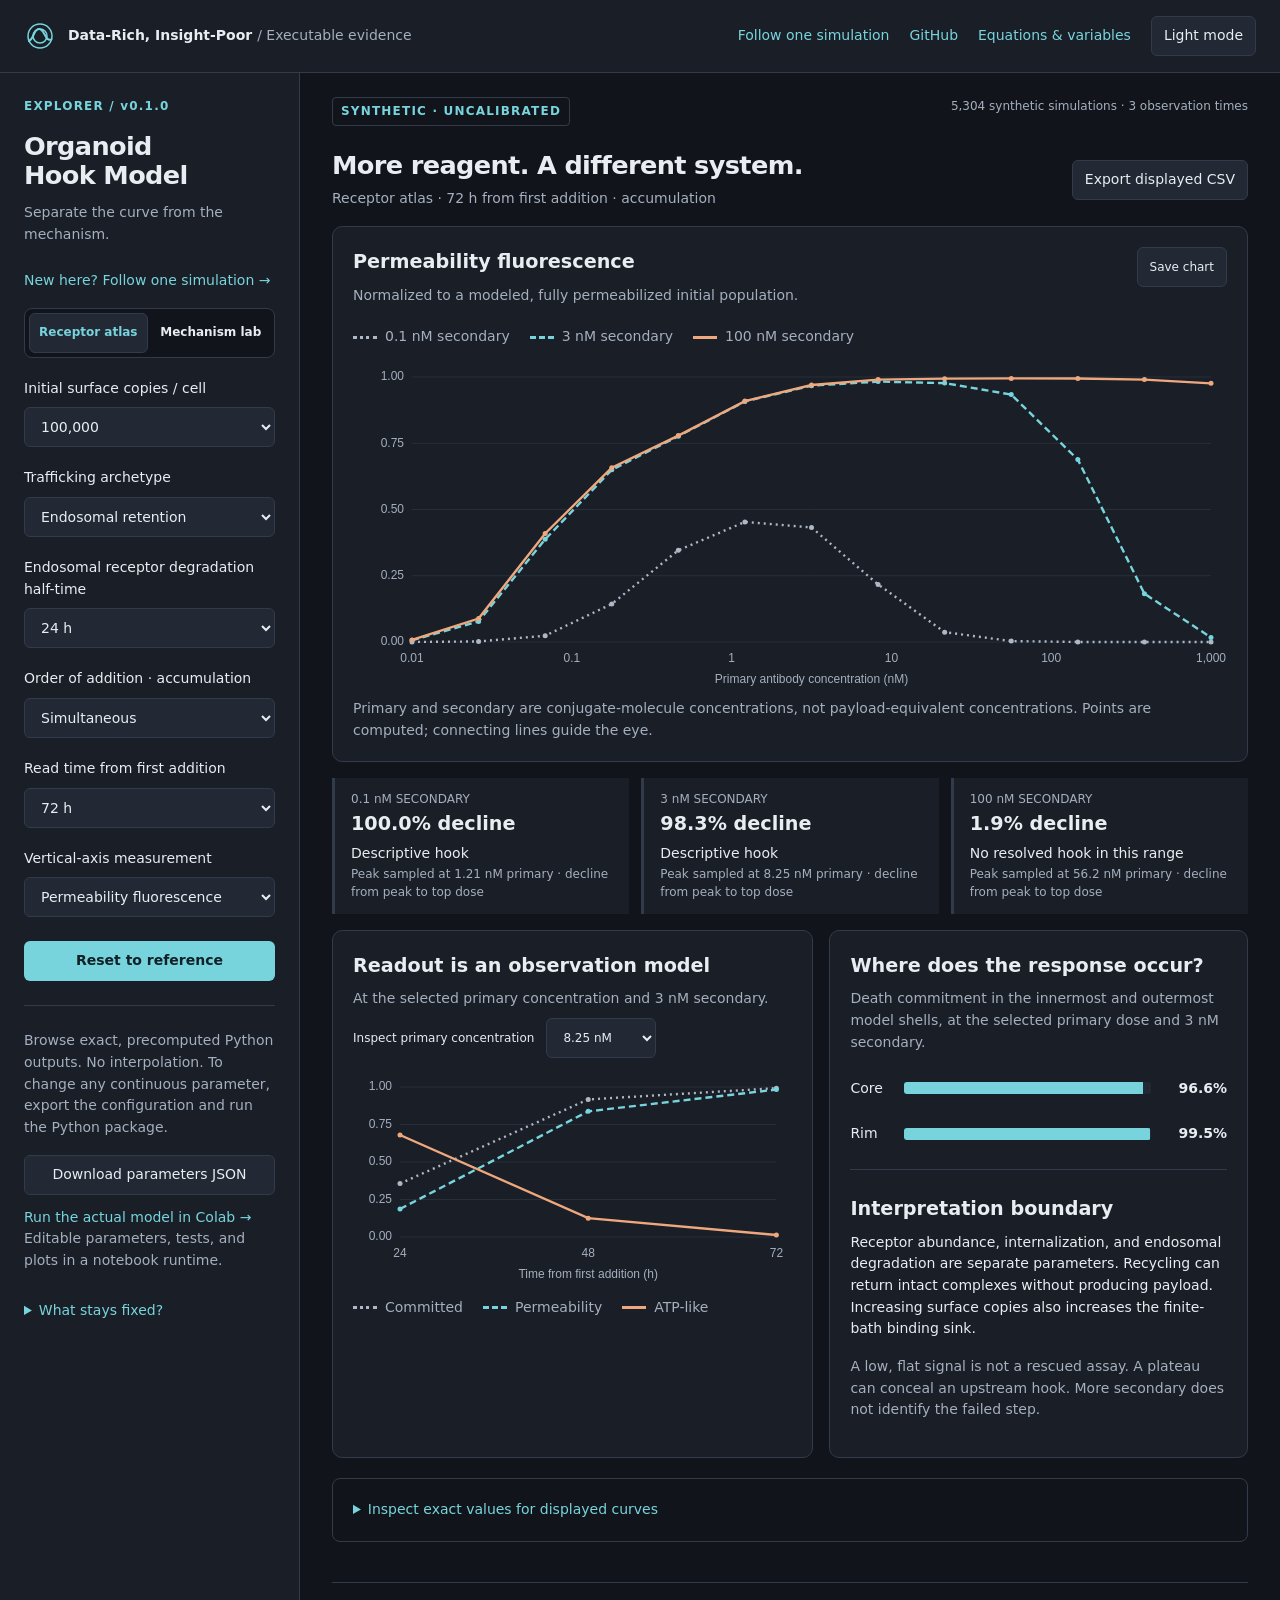
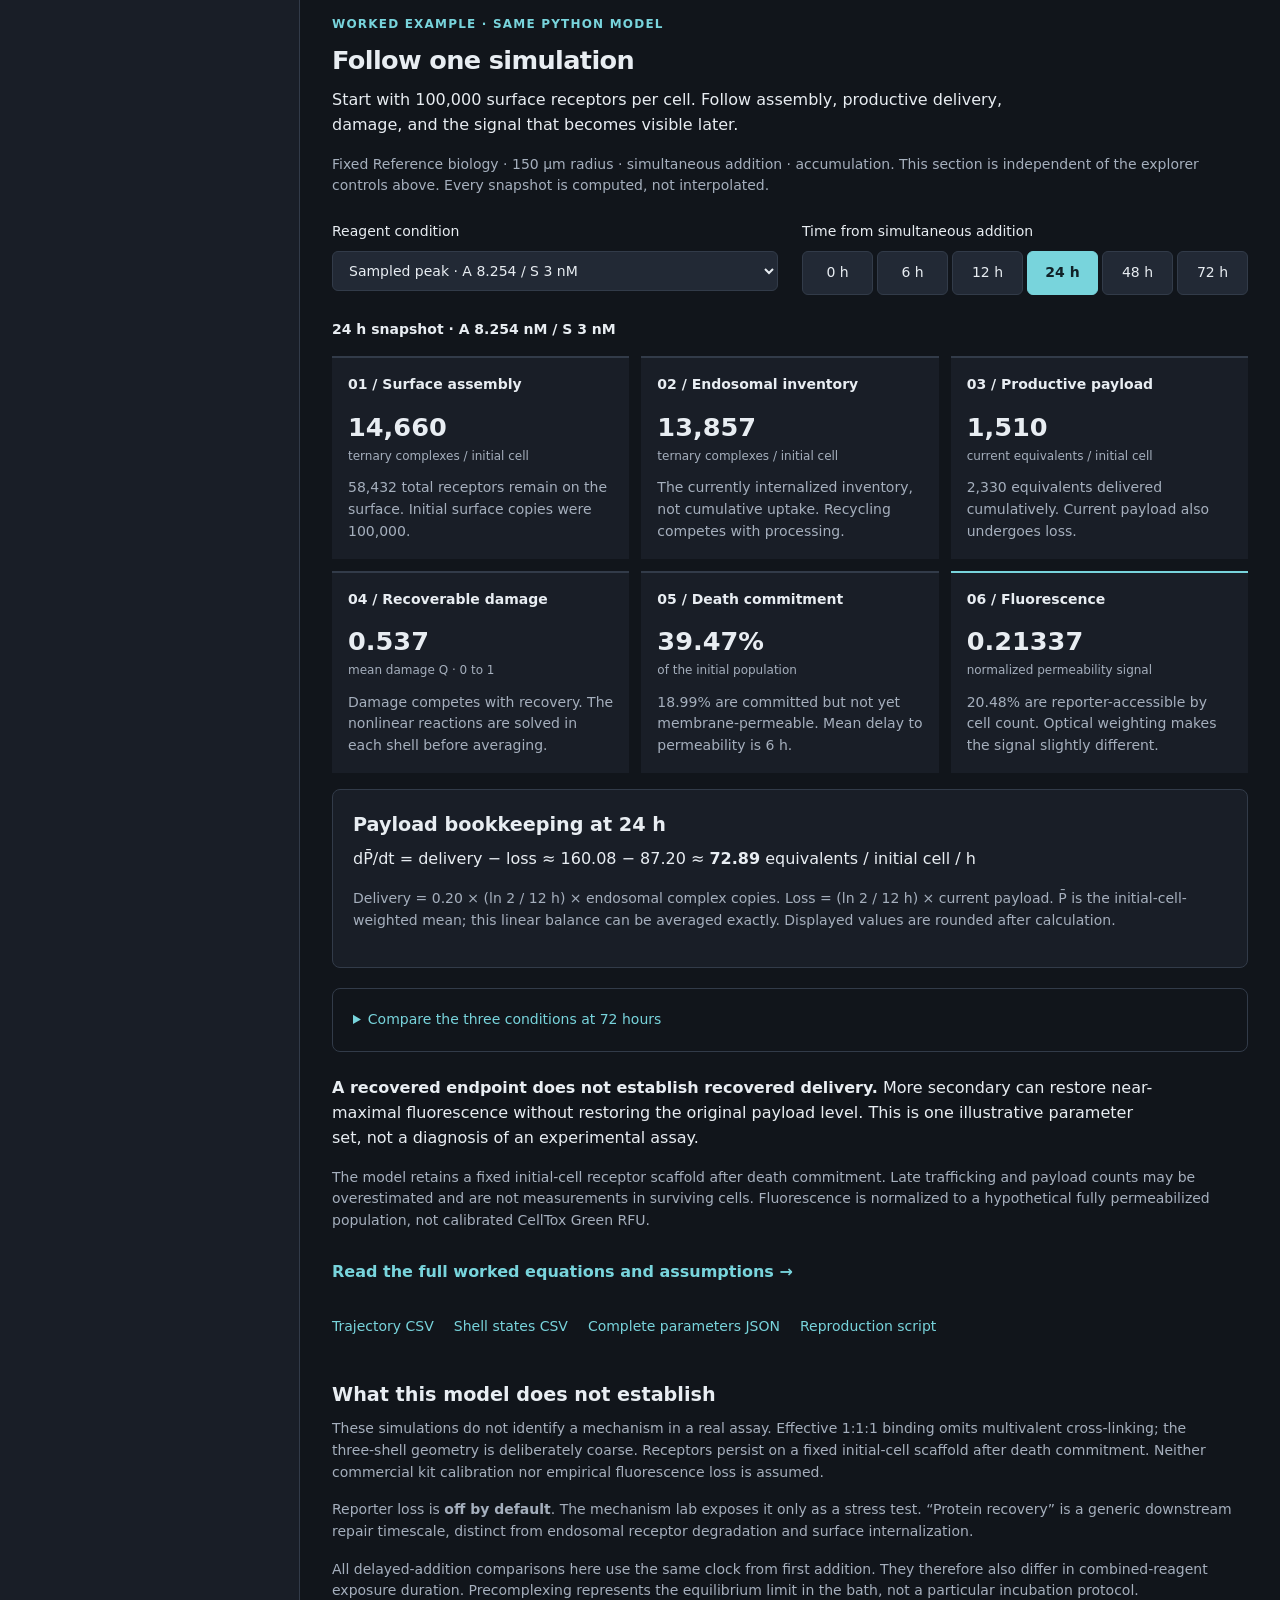
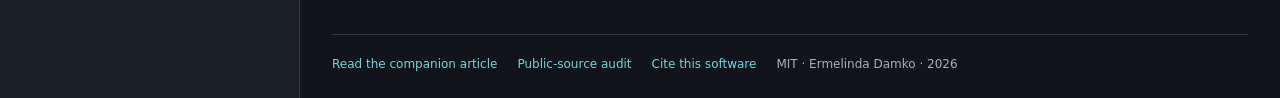
==== commit 6395a2e8: "Frame accumulation assay problem and number series CCXXIV" ====
--- a/index.html
+++ b/index.html
@@ -3,7 +3,7 @@
 <head>
   <meta charset="utf-8">
   <meta name="viewport" content="width=device-width, initial-scale=1">
-  <meta name="description" content="A synthetic, no-wash secondary-conjugate assay atlas separating assembly, trafficking, transport, and readout.">
+  <meta name="description" content="A synthetic accumulation-format secondary-conjugate assay atlas separating assembly, trafficking, transport, and readout.">
   <title>Organoid Hook Model | Data-Rich, Insight-Poor</title>
   <link href="https://api.fontshare.com/v2/css?f[]=satoshi@400,500,700&display=swap" rel="stylesheet">
   <link rel="stylesheet" href="style.css">
@@ -34,7 +34,7 @@
     <label for="case">Isolated assumption</label><select id="case"></select>
     <p class="control-note" id="case-description"></p>
   </div>
-  <label for="order">Order of addition · no wash</label>
+  <label for="order">Order of addition · accumulation</label>
   <select id="order"><option value="simultaneous">Simultaneous</option><option value="primary_first">Primary first → secondary at 6 h</option><option value="secondary_first">Secondary first → primary at 6 h</option><option value="precomplexed">Precomplexed at equilibrium</option></select>
   <label for="time">Read time from first addition</label>
   <select id="time"><option value="0">24 h</option><option value="1">48 h</option><option value="2" selected>72 h</option></select>
@@ -76,7 +76,7 @@
     <div class="section-label">WORKED EXAMPLE · SAME PYTHON MODEL</div>
     <h2 id="trace-title">Follow one simulation</h2>
     <p class="trace-lede">Start with 100,000 surface receptors per cell. Follow assembly, productive delivery, damage, and the signal that becomes visible later.</p>
-    <p class="small muted">Fixed Reference biology · 150 µm radius · simultaneous addition · no wash. This section is independent of the explorer controls above. Every snapshot is computed, not interpolated.</p>
+    <p class="small muted">Fixed Reference biology · 150 µm radius · simultaneous addition · accumulation. This section is independent of the explorer controls above. Every snapshot is computed, not interpolated.</p>
     <div class="trace-controls">
       <div><label for="trace-case">Reagent condition</label><select id="trace-case" disabled>
         <option value="sampled_peak">Sampled peak · A 8.254 / S 3 nM</option>
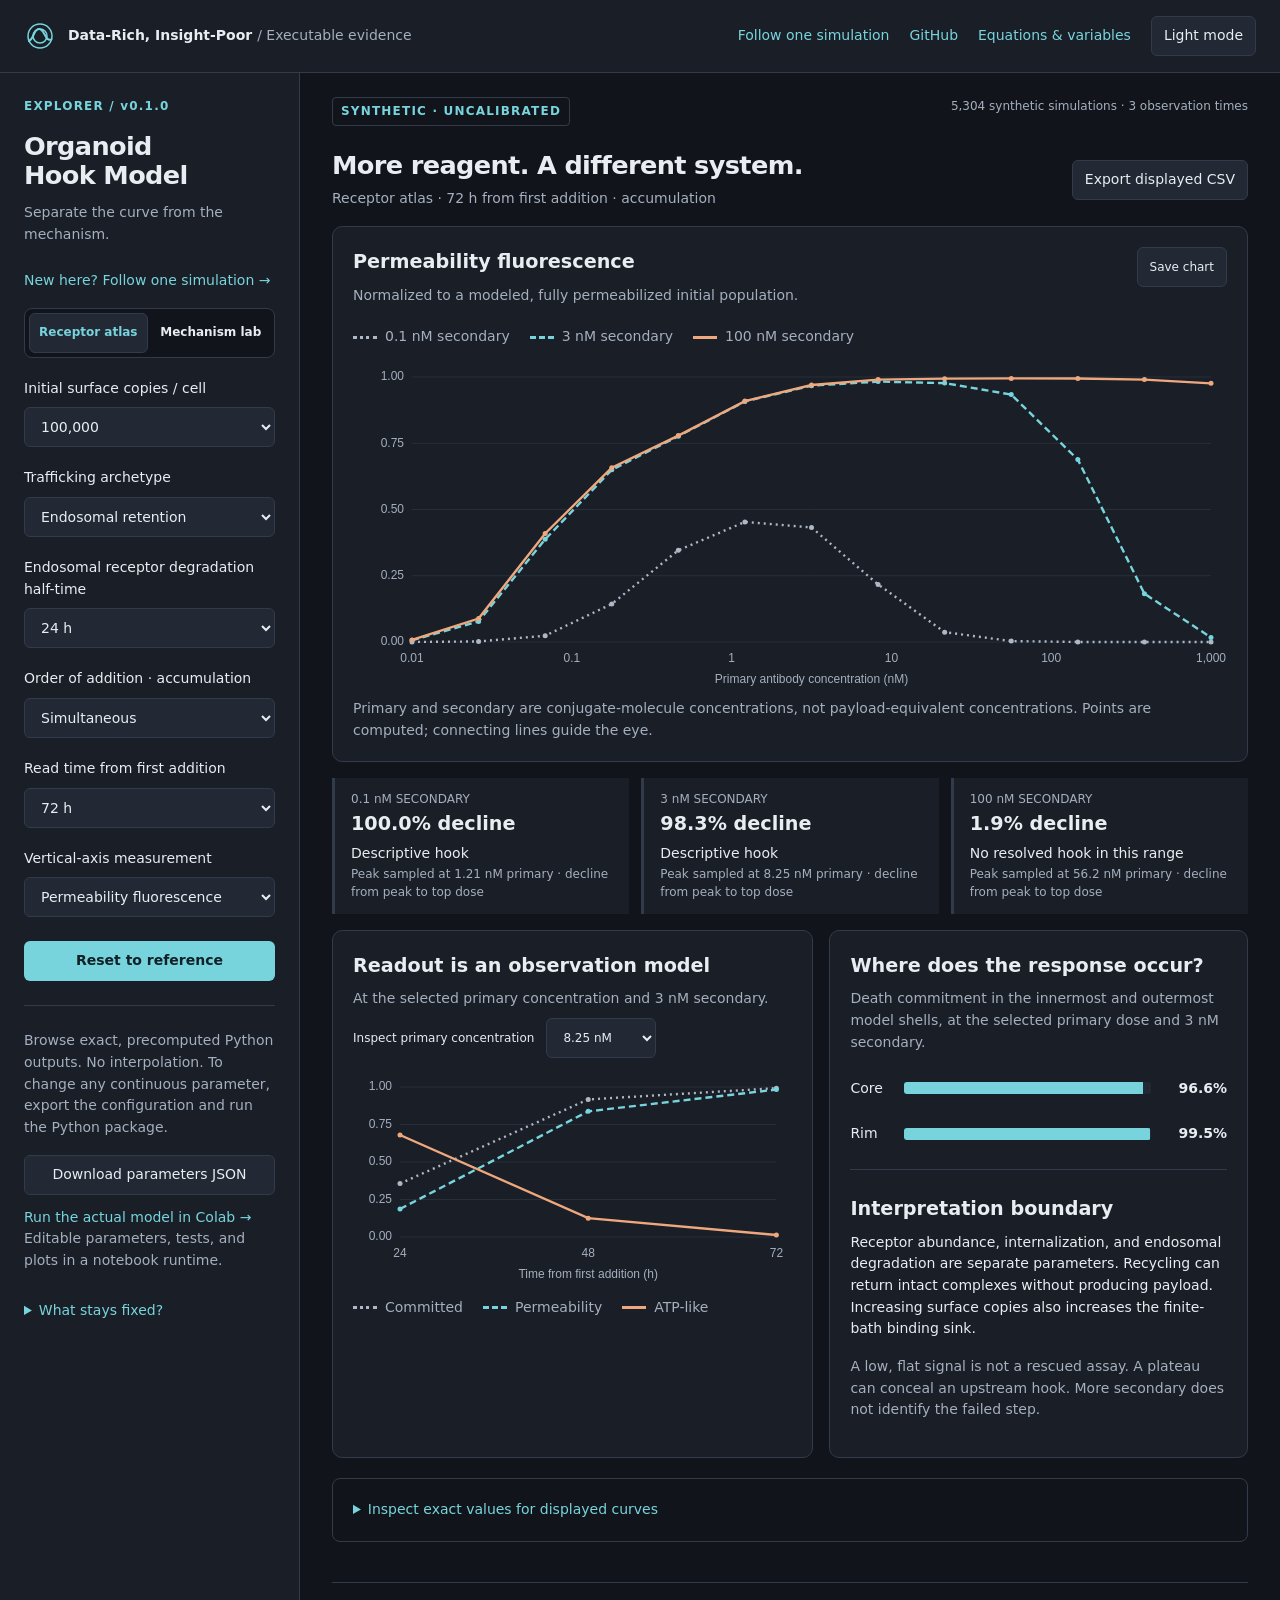
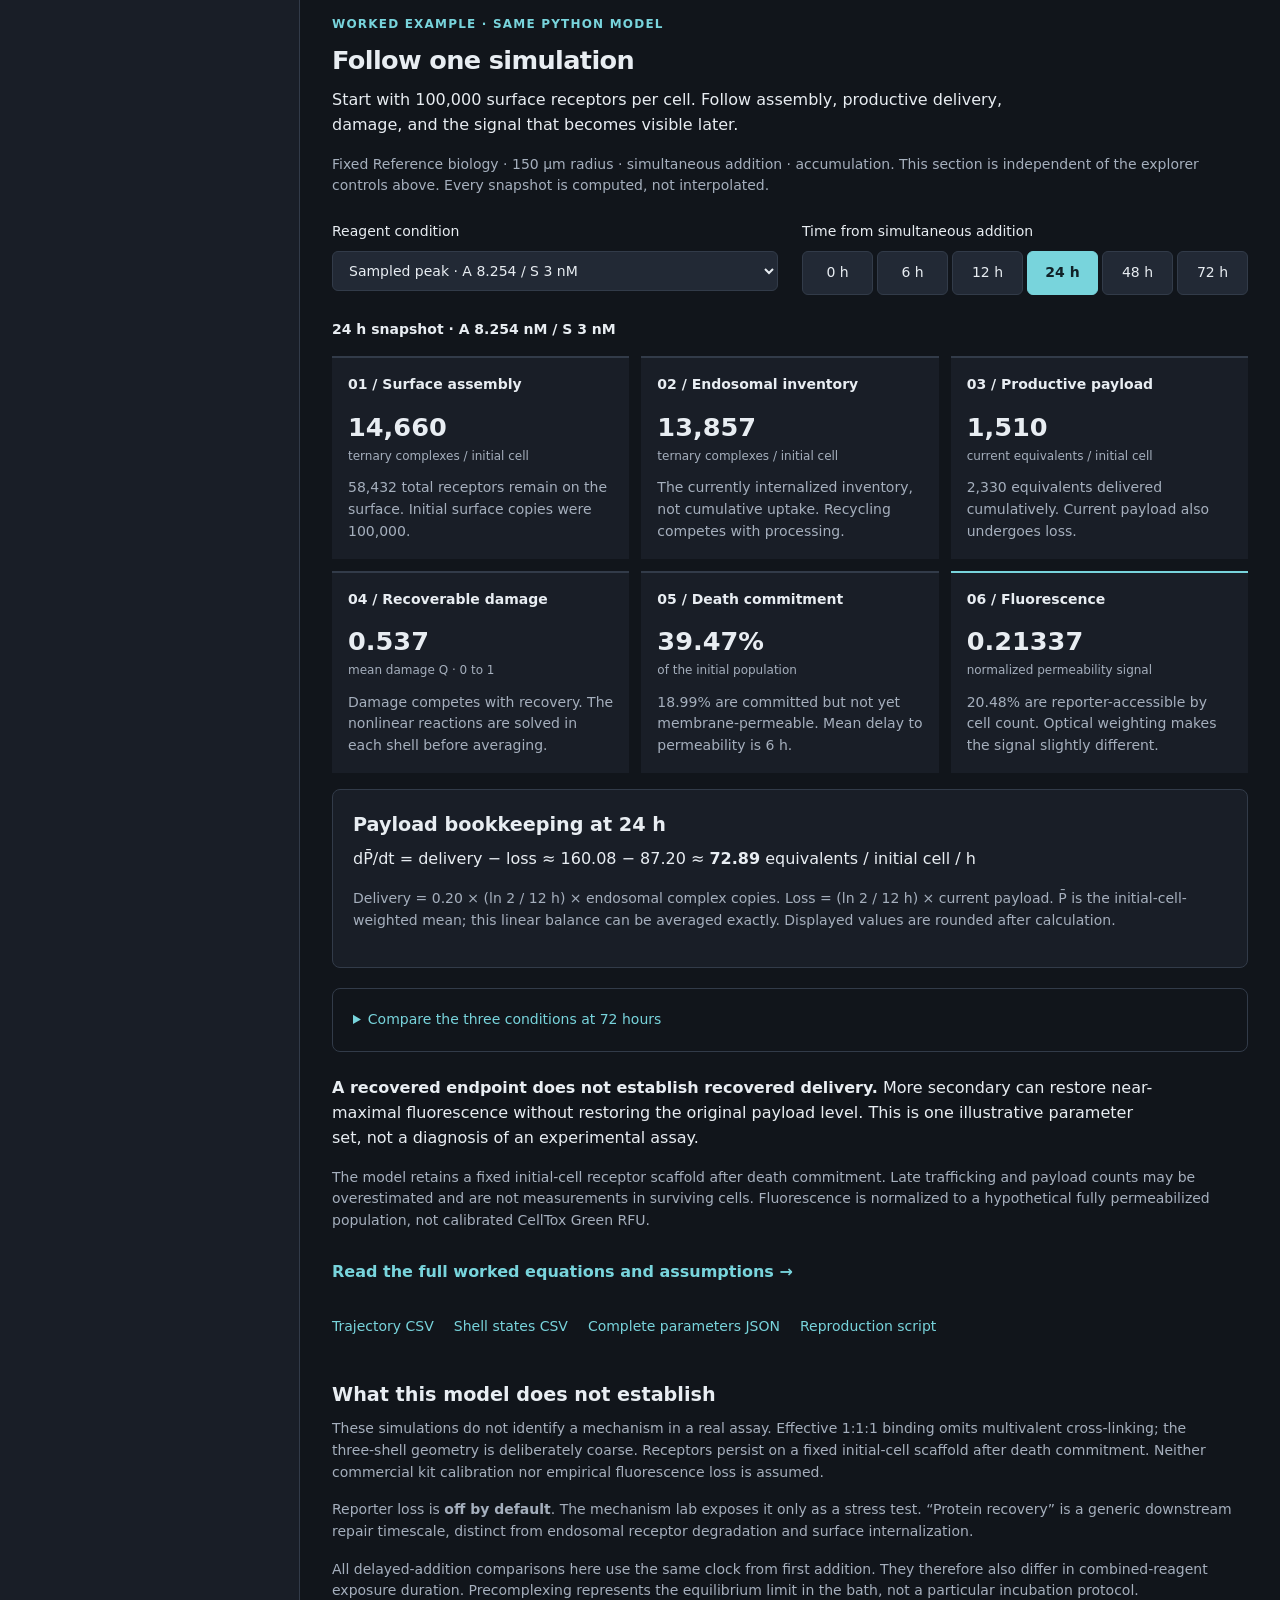
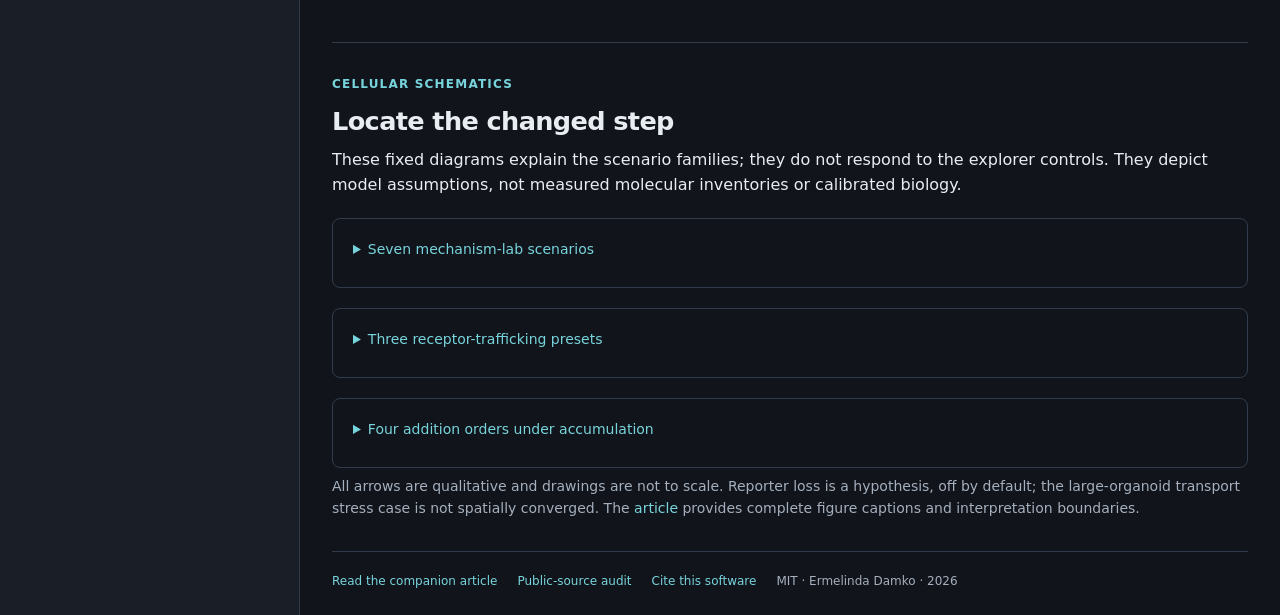
==== commit 03dfbdd9: "Add cellular scenario schematics and explain the public model tool" ====
--- a/index.html
+++ b/index.html
@@ -117,6 +117,27 @@
     <noscript><p>Enable JavaScript to switch snapshots, or <a href="worked-example.html">read the static worked example</a> and download the trajectory CSV.</p></noscript>
   </section>
   <section class="notes"><h3>What this model does not establish</h3><p>These simulations do not identify a mechanism in a real assay. Effective 1:1:1 binding omits multivalent cross-linking; the three-shell geometry is deliberately coarse. Receptors persist on a fixed initial-cell scaffold after death commitment. Neither commercial kit calibration nor empirical fluorescence loss is assumed.</p><p>Reporter loss is <strong>off by default</strong>. The mechanism lab exposes it only as a stress test. “Protein recovery” is a generic downstream repair timescale, distinct from endosomal receptor degradation and surface internalization.</p><p>All delayed-addition comparisons here use the same clock from first addition. They therefore also differ in combined-reagent exposure duration. Precomplexing represents the equilibrium limit in the bath, not a particular incubation protocol.</p></section>
+  <section id="cellular-scenarios" class="trace-section schematic-gallery" aria-labelledby="schematic-title">
+    <div class="section-label">CELLULAR SCHEMATICS</div>
+    <h2 id="schematic-title">Locate the changed step</h2>
+    <p>These fixed diagrams explain the scenario families; they do not respond to the explorer controls. They depict model assumptions, not measured molecular inventories or calibrated biology.</p>
+    <details class="data-details"><summary>Seven mechanism-lab scenarios</summary>
+      <p>Compare productive processing, damage recovery, reporter persistence, tissue access, and core receptor abundance. T is surface ternary complex, W is internalized complex, P is productive payload, and Q is reversible damage. Recovery removes Q; it does not export payload. Tissue circles denote cells and cyan marks denote targets, with illustrative counts. Core cells are retained in the target-poor scenario.</p>
+      <a href="figures/cell-scenarios.png" target="_blank" rel="noopener">Open full-resolution figure</a>
+      <img src="figures/cell-scenarios.png" loading="lazy" width="2000" height="2780" alt="Seven mechanism-lab schematics locate reference behavior, poor productive release, fast and slow recovery, reporter loss, target-poor core, and large-organoid slow transport.">
+    </details>
+    <details class="data-details"><summary>Three receptor-trafficking presets</summary>
+      <p>Each preset changes several trafficking rates together. The drawings follow the ternary complex; analogous terms apply to free and primary-bound receptor. Receptor copy number and retained-endosomal degradation half-time are varied independently in the atlas. Synthesis and other unchanged terms are omitted from these simplified views.</p>
+      <a href="figures/cell-trafficking.png" target="_blank" rel="noopener">Open full-resolution figure</a>
+      <img src="figures/cell-trafficking.png" loading="lazy" width="2000" height="1860" alt="Cellular internalization, recycling, and processing routes for slow internalization, rapid recycling, and endosomal retention, with each preset's rate constants.">
+    </details>
+    <details class="data-details"><summary>Four addition orders under accumulation</summary>
+      <p>A is primary antibody; S is secondary–toxin conjugate; C is soluble A–S complex; R is free receptor; B is receptor–primary complex; T is receptor–primary–secondary complex. Delays are six hours in the browser dataset. All binding routes remain active after both reagents become available. Precomplexing is an equilibrium mixture, not complete binding or a specified incubation duration.</p>
+      <a href="figures/cell-addition-orders.png" target="_blank" rel="noopener">Open full-resolution figure</a>
+      <img src="figures/cell-addition-orders.png" loading="lazy" width="2000" height="2210" alt="Cellular starting states and timelines for simultaneous addition, primary first, secondary first, and precomplexed reagent mixtures, with retained reagents and distinct joint-exposure start times.">
+    </details>
+    <p class="small muted">All arrows are qualitative and drawings are not to scale. Reporter loss is a hypothesis, off by default; the large-organoid transport stress case is not spatially converged. The <a href="article.html">article</a> provides complete figure captions and interpretation boundaries.</p>
+  </section>
   <footer><a href="article.html">Read the companion article</a><a href="https://github.com/dataRichinsightPoor/organoid-hook-model/blob/main/docs/provenance.md">Public-source audit</a><a href="https://github.com/dataRichinsightPoor/organoid-hook-model/blob/main/CITATION.cff">Cite this software</a><span>MIT · Ermelinda Damko · 2026</span></footer>
 </main>
 </div>
--- a/style.css
+++ b/style.css
@@ -9,6 +9,7 @@
 .reader mjx-container:not([display="true"]){display:inline-block;vertical-align:middle}
 header nav{flex-wrap:wrap}
 .trace-section{margin-top:var(--s10);padding-top:var(--s8);border-top:1px solid var(--line);scroll-margin-top:var(--s6)}
+.schematic-gallery{margin-bottom:var(--s8)}.schematic-gallery img{display:block;width:100%;height:auto;margin-top:var(--s4)}.schematic-gallery details p{max-width:85ch}.schematic-gallery summary{min-height:44px;display:list-item}
 .trace-section h2{margin:var(--s3) 0}.trace-lede{max-width:72ch}
 .trace-controls{display:grid;grid-template-columns:minmax(260px,1fr) minmax(300px,1fr);gap:var(--s6);margin:var(--s6) 0}
 .trace-controls label{margin:0 0 var(--s2)}.trace-controls fieldset{border:0;padding:0;margin:0;min-width:0}
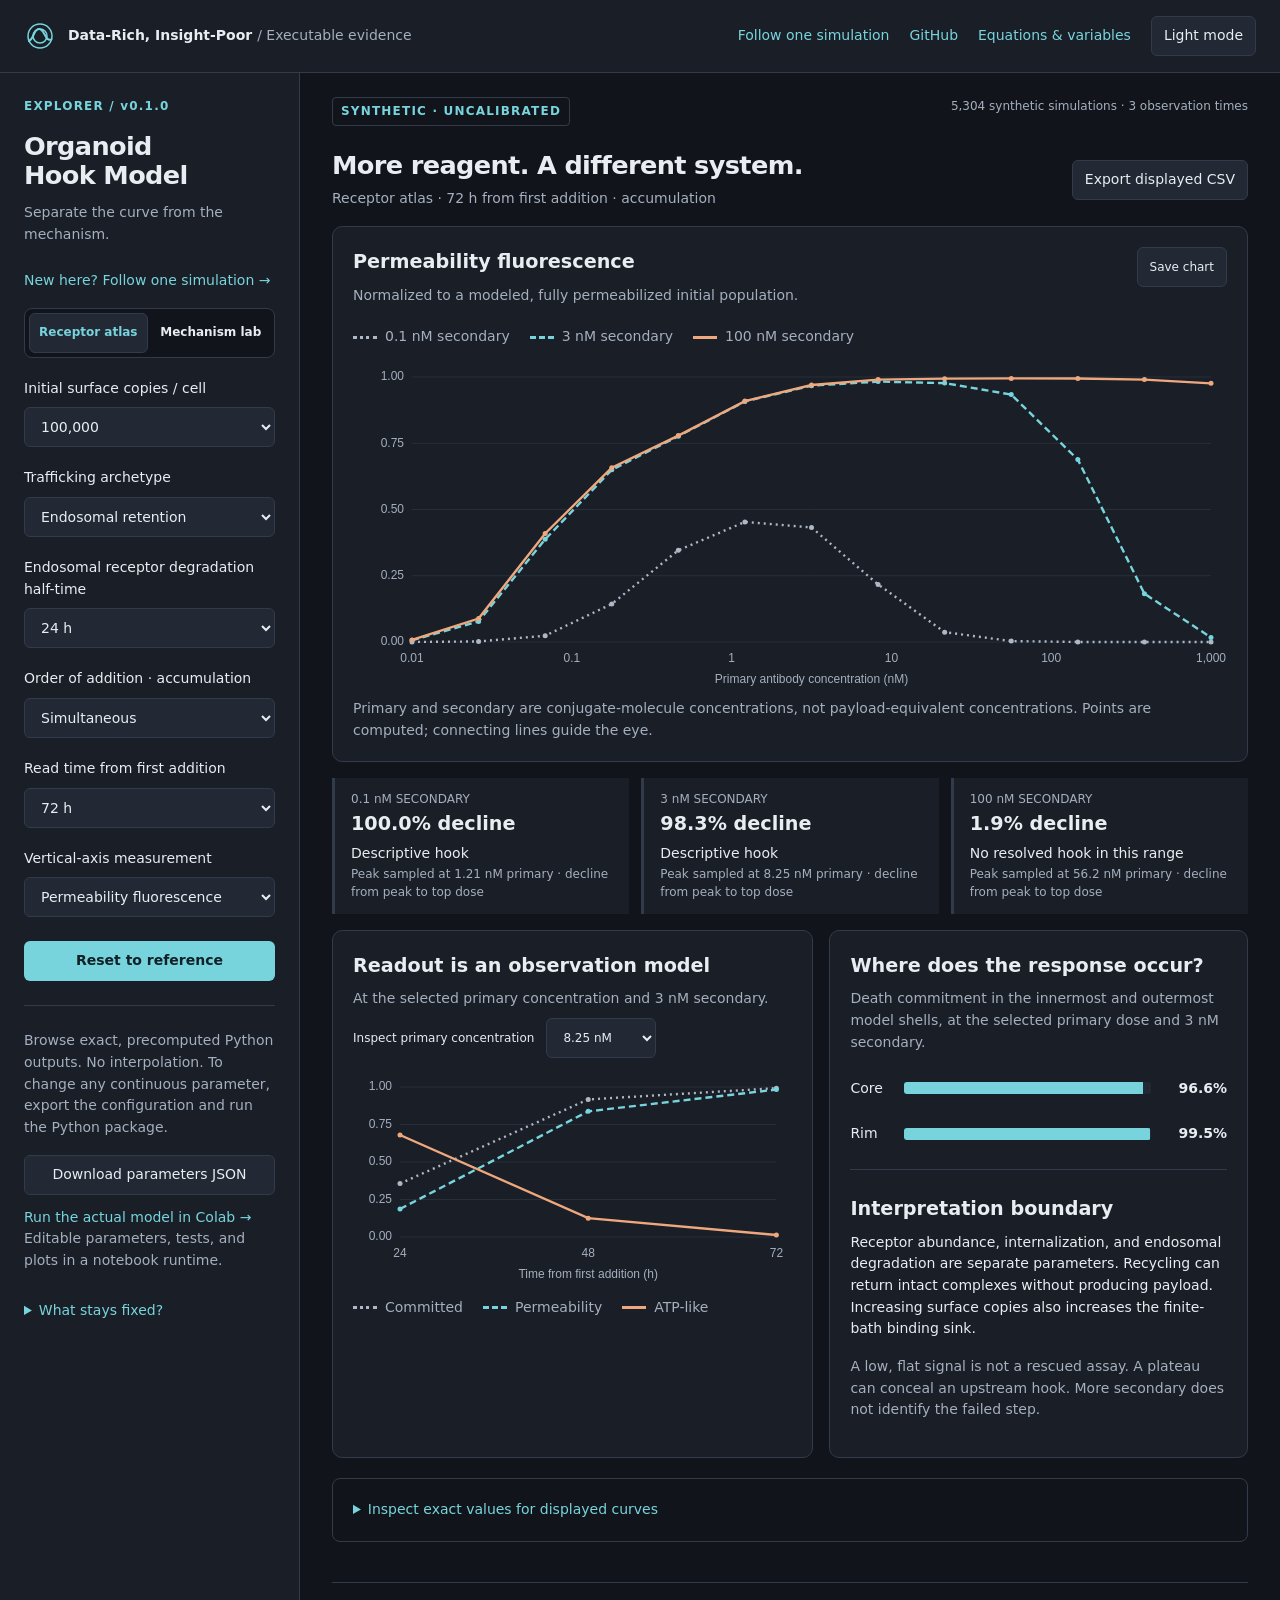
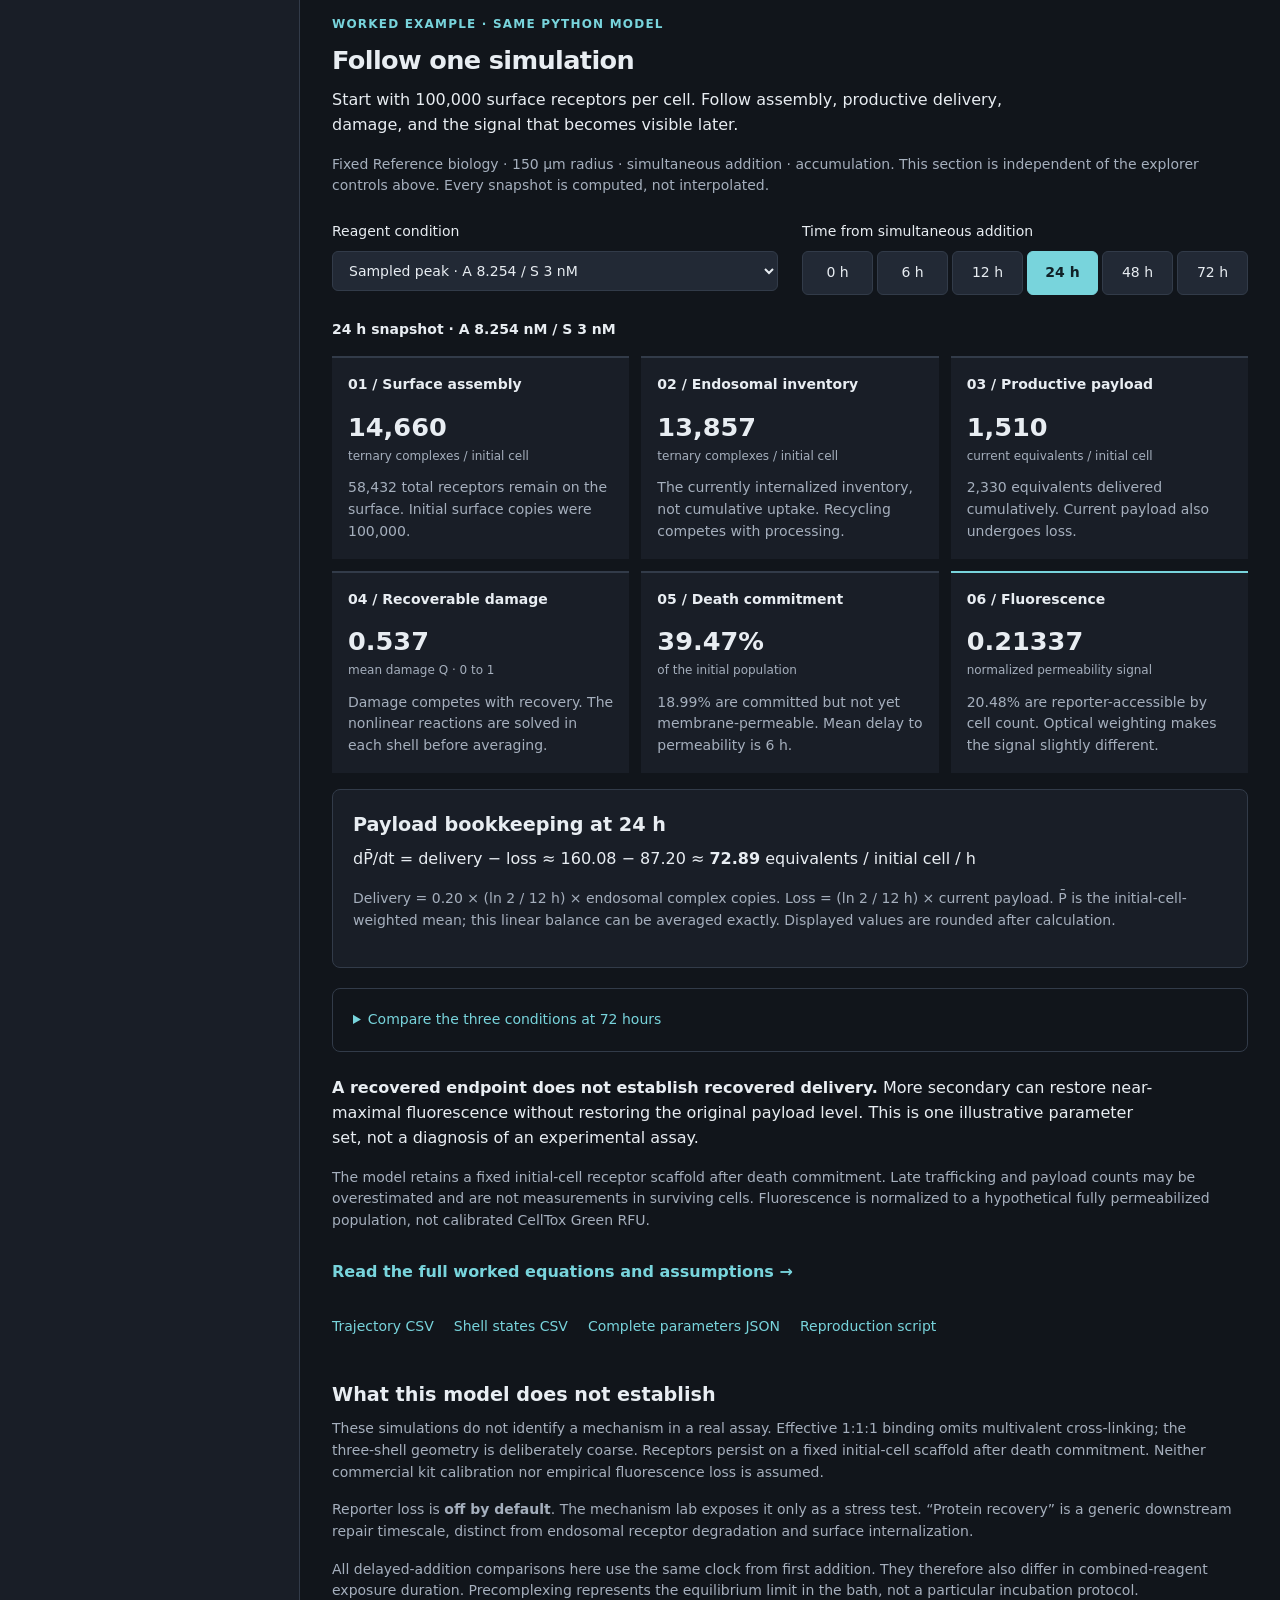
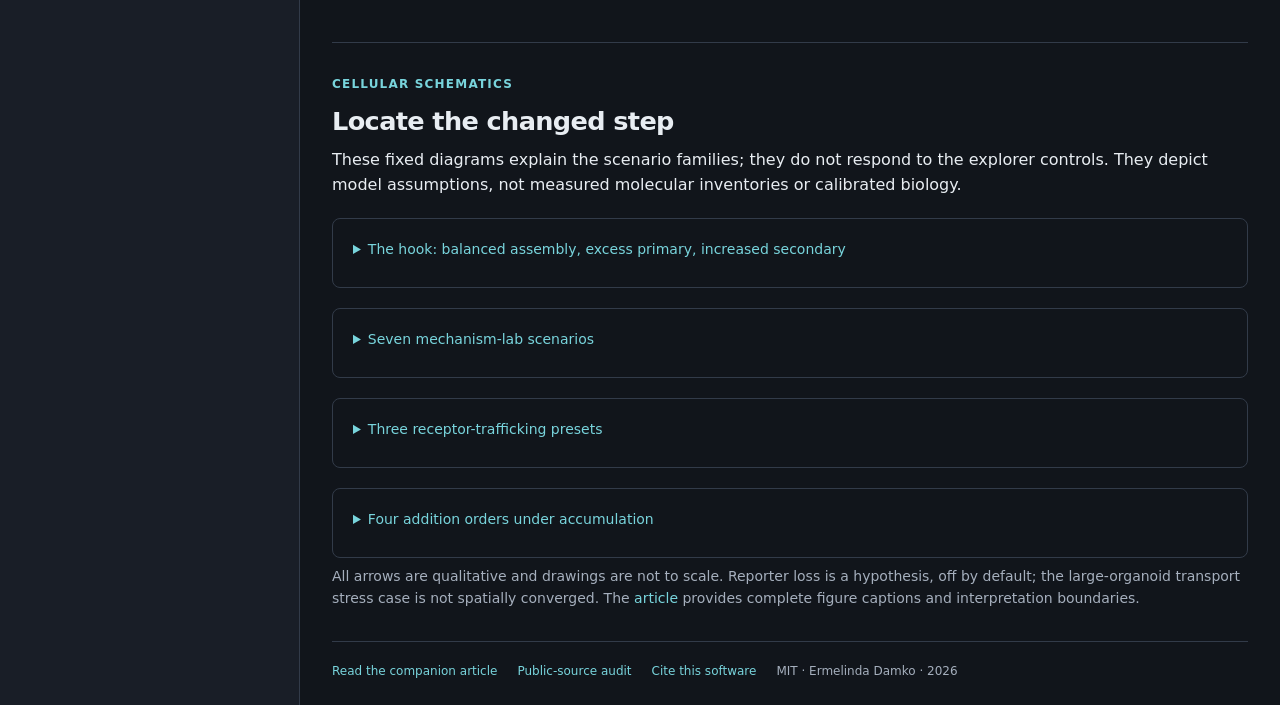
==== commit 00daca38: "Illustrate the assembly hook with three matched cell-surface panels" ====
--- a/index.html
+++ b/index.html
@@ -121,6 +121,12 @@
     <div class="section-label">CELLULAR SCHEMATICS</div>
     <h2 id="schematic-title">Locate the changed step</h2>
     <p>These fixed diagrams explain the scenario families; they do not respond to the explorer controls. They depict model assumptions, not measured molecular inventories or calibrated biology.</p>
+    <details class="data-details"><summary>The hook: balanced assembly, excess primary, increased secondary</summary>
+      <p>At fixed secondary supply, excess primary distributes the conjugate across a larger primary pool while unloaded primary competes for receptors. More secondary can increase surface ternary assembly. Soluble primary–secondary complex can still bind receptor; it is not an irreversible sink. The three panels are separate conditions, not sequential reagent additions, and icon counts are qualitative. “Balanced” does not mean equimolar or experimentally optimized.</p>
+      <a href="figures/cell-hook-assembly.png" target="_blank" rel="noopener">Open full-resolution figure</a>
+      <img src="figures/cell-hook-assembly.png" loading="lazy" width="2000" height="1460" alt="Three matched cell-surface panels contrast balanced assembly, excess primary at fixed secondary, and increased secondary at fixed high primary. Receptor occupancy remains high as secondary-loaded complexes first fall and then increase.">
+      <p>Restored surface assembly need not restore cumulative payload delivery or identify the cause of an experimental fluorescence hook. The model remains uncalibrated.</p>
+    </details>
     <details class="data-details"><summary>Seven mechanism-lab scenarios</summary>
       <p>Compare productive processing, damage recovery, reporter persistence, tissue access, and core receptor abundance. T is surface ternary complex, W is internalized complex, P is productive payload, and Q is reversible damage. Recovery removes Q; it does not export payload. Tissue circles denote cells and cyan marks denote targets, with illustrative counts. Core cells are retained in the target-poor scenario.</p>
       <a href="figures/cell-scenarios.png" target="_blank" rel="noopener">Open full-resolution figure</a>
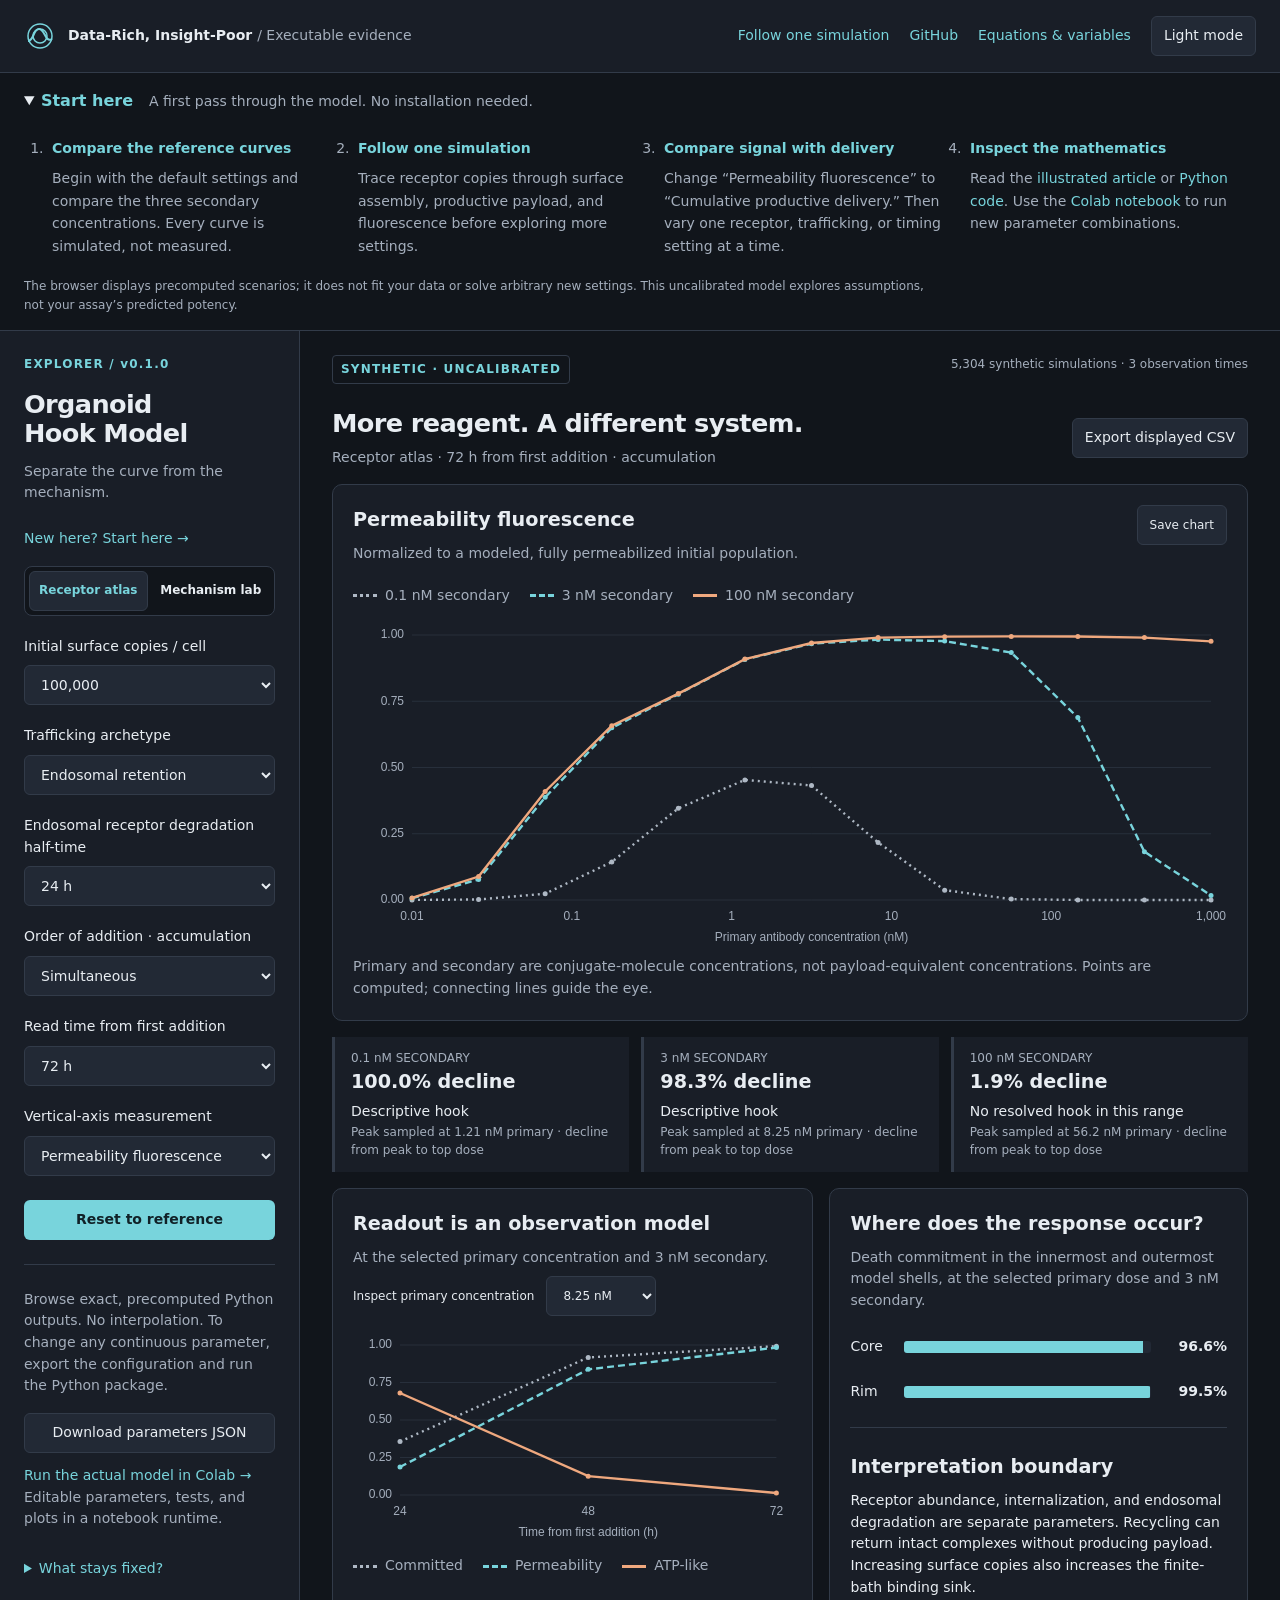
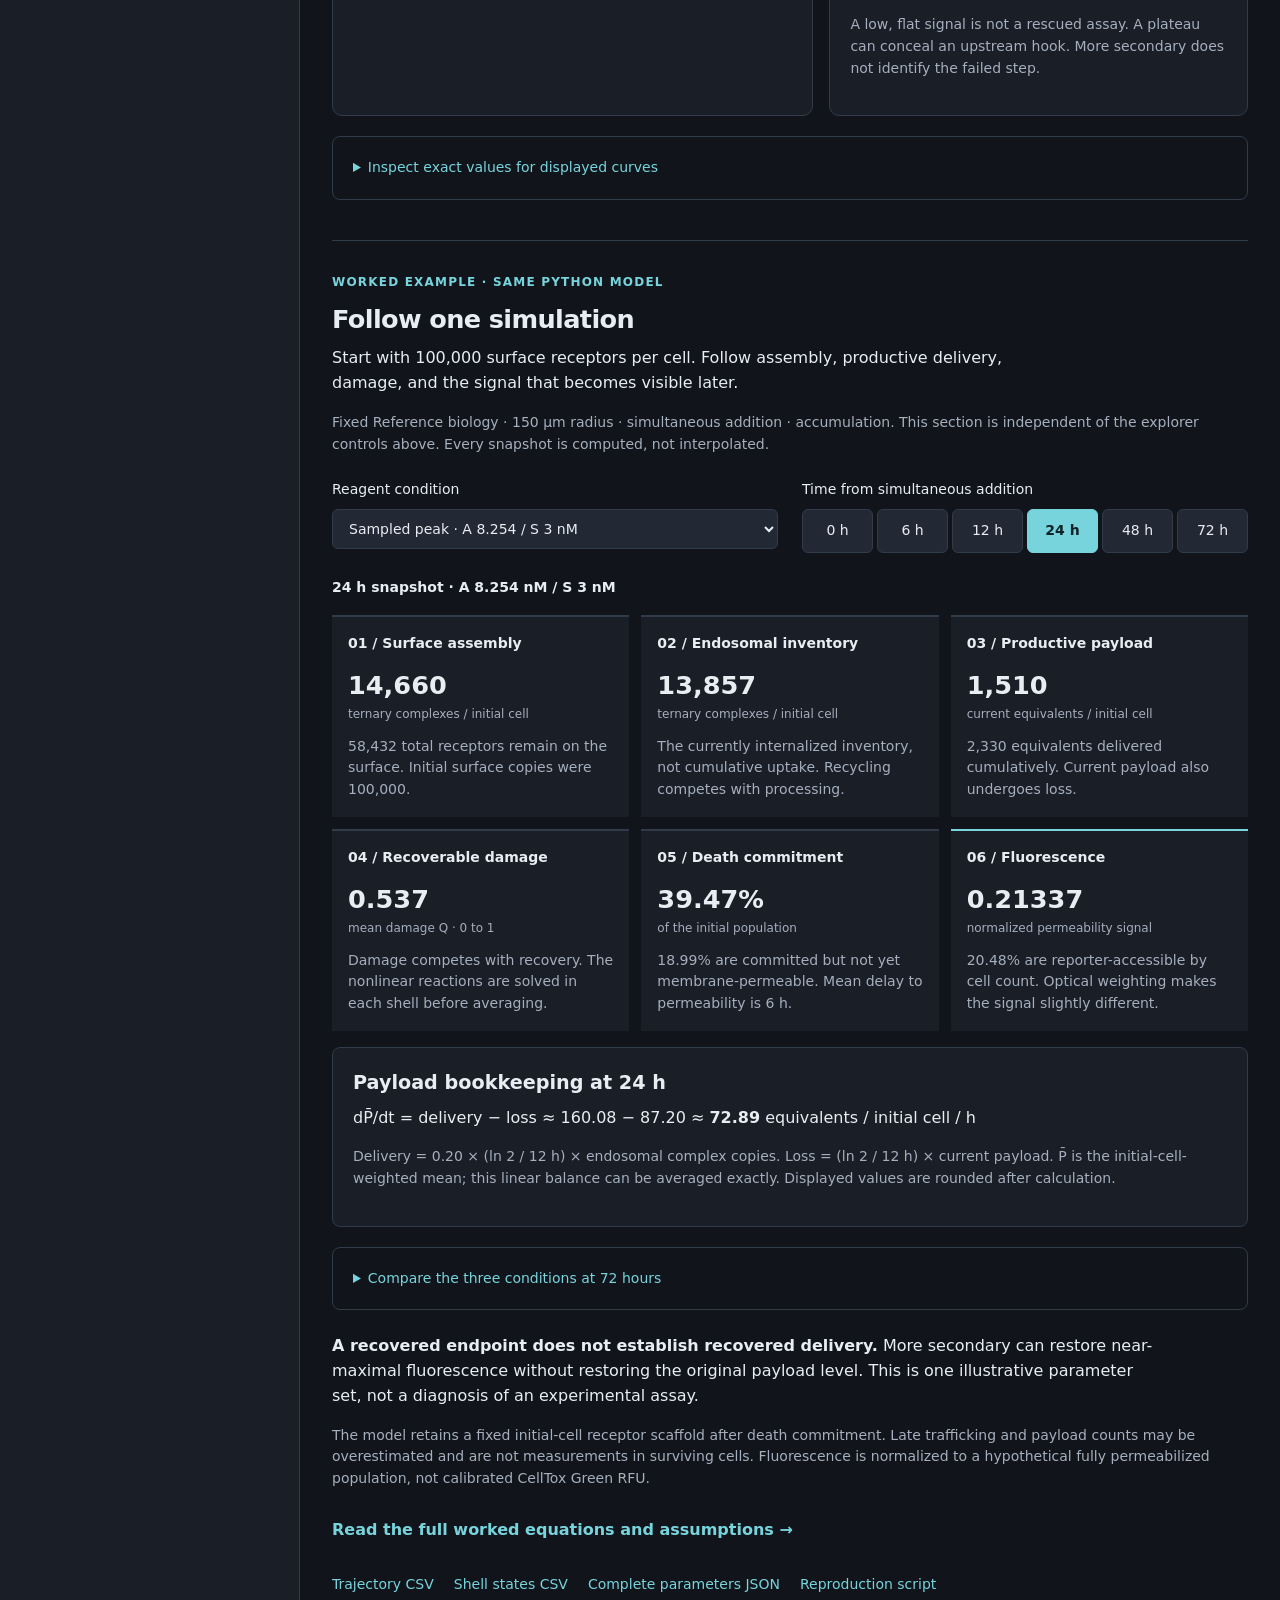
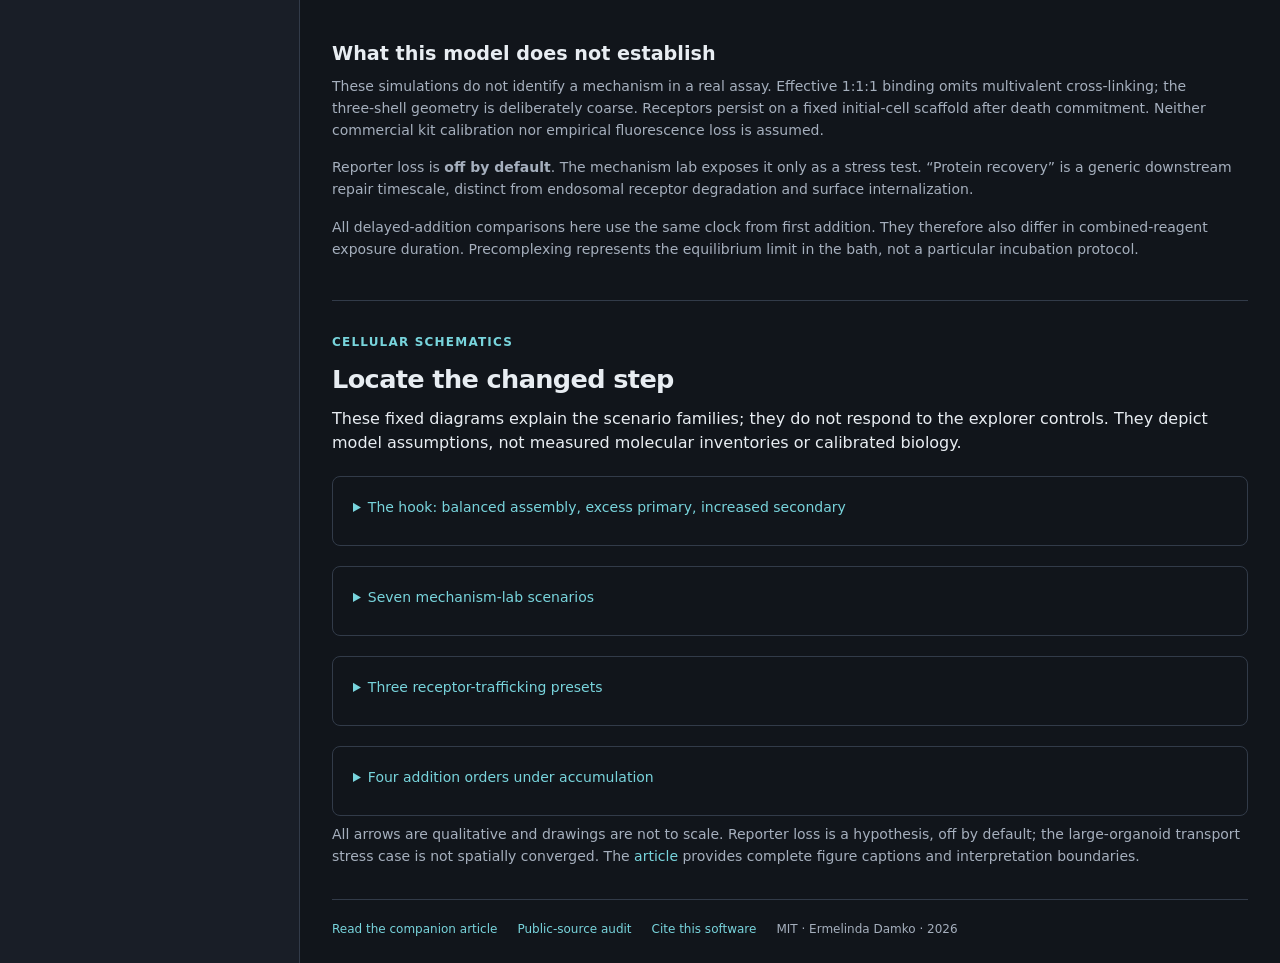
==== commit 5ee73a1f: "Add a collapsible Start here guide to the atlas" ====
--- a/index.html
+++ b/index.html
@@ -15,12 +15,22 @@
   <div class="brand"><svg aria-label="Organoid Hook Model logo" viewBox="0 0 32 32" width="32" height="32"><circle cx="16" cy="16" r="12" fill="none" stroke="currentColor" stroke-width="1.5"/><circle cx="16" cy="16" r="7" fill="none" stroke="currentColor" stroke-width="1.5"/><path d="M4 21C10 21 9 9 15 9S21 23 28 19" fill="none" stroke="currentColor" stroke-width="2"/></svg><span>Data-Rich, Insight-Poor <span class="subbrand">/ Executable evidence</span></span></div>
   <nav aria-label="Project links"><a href="#follow-one-simulation">Follow one simulation</a><a href="https://github.com/dataRichinsightPoor/organoid-hook-model" target="_blank" rel="noopener">GitHub</a><a href="equations.html">Equations & variables</a><button id="theme" type="button" aria-label="Toggle color theme">Light mode</button></nav>
 </header>
+<details id="start-here" class="start-guide" open>
+  <summary><strong>Start here</strong><span class="start-guide-subtitle">A first pass through the model. No installation needed.</span></summary>
+  <ol class="start-guide-steps">
+    <li><a href="#explorer">Compare the reference curves</a><p>Begin with the default settings and compare the three secondary concentrations. Every curve is simulated, not measured.</p></li>
+    <li><a href="#follow-one-simulation">Follow one simulation</a><p>Trace receptor copies through surface assembly, productive payload, and fluorescence before exploring more settings.</p></li>
+    <li><a href="#readout">Compare signal with delivery</a><p>Change “Permeability fluorescence” to “Cumulative productive delivery.” Then vary one receptor, trafficking, or timing setting at a time.</p></li>
+    <li><a href="equations.html">Inspect the mathematics</a><p>Read the <a href="article.html">illustrated article</a> or <a href="https://github.com/dataRichinsightPoor/organoid-hook-model/tree/main/src/organoid_hook">Python code</a>. Use the <a href="https://colab.research.google.com/github/dataRichinsightPoor/organoid-hook-model/blob/main/examples/quickstart.ipynb">Colab notebook</a> to run new parameter combinations.</p></li>
+  </ol>
+  <p class="start-guide-boundary">The browser displays precomputed scenarios; it does not fit your data or solve arbitrary new settings. This uncalibrated model explores assumptions, not your assay’s predicted potency.</p>
+</details>
 <div class="layout">
 <aside aria-label="Simulation controls">
   <div class="section-label">EXPLORER / v0.1.0</div>
   <h1>Organoid<br>Hook Model</h1>
   <p class="muted intro">Separate the curve from the mechanism.</p>
-  <p class="control-note"><a href="#follow-one-simulation">New here? Follow one simulation →</a></p>
+  <p class="control-note"><a href="#start-here">New here? Start here →</a></p>
   <div class="tabs" role="group" aria-label="Explorer mode"><button class="active" id="atlas-mode" aria-pressed="true">Receptor atlas</button><button id="lab-mode" aria-pressed="false">Mechanism lab</button></div>
   <div id="atlas-controls">
     <label for="copies">Initial surface copies / cell</label>
@@ -51,7 +61,7 @@
   <div class="topline"><span class="badge">SYNTHETIC · UNCALIBRATED</span><span id="count" class="muted">Loading evidence…</span></div>
   <section class="heading-row"><div><h2>More reagent. A different system.</h2><p id="context" class="muted">Loading computed scenarios…</p></div><button id="csv" disabled>Export displayed CSV</button></section>
   <div id="error" role="alert" hidden></div>
-  <section class="plot-card">
+  <section class="plot-card" id="explorer">
     <div class="plot-heading"><div><h3 id="plot-title">Primary × secondary concentration</h3><p class="muted small" id="y-description">Normalized to a modeled, fully permeabilized initial population.</p></div><button id="png" disabled>Save chart</button></div>
     <div class="legend" aria-label="Secondary concentration legend"><span><i class="line one"></i>0.1 nM secondary</span><span><i class="line two"></i>3 nM secondary</span><span><i class="line three"></i>100 nM secondary</span></div>
     <div class="canvas-wrap"><canvas id="curve" role="img" aria-label="Dose-response curves for three secondary-conjugate concentrations. Exact values are available in the table below."></canvas></div>
--- a/style.css
+++ b/style.css
@@ -33,3 +33,16 @@
 #trace-error{border:1px solid var(--warn);color:var(--warn);padding:var(--s4)}
 @media(max-width:1100px){.trace-controls{grid-template-columns:1fr}.trace-stages{grid-template-columns:repeat(2,minmax(0,1fr))}}
 @media(max-width:480px){.trace-stages{grid-template-columns:1fr}.trace-time-buttons button{flex:0 1 calc((100% - 8px)/3)}header nav{justify-content:flex-start;gap:var(--s3)}.trace-rate{padding:var(--s4)}}
+.start-guide{max-width:1760px;margin:0 auto;border-bottom:1px solid var(--line);background:var(--bg);scroll-margin-top:16px}
+.start-guide>summary{padding:var(--s4) var(--s6);color:var(--ink);font-size:var(--text-base)}
+.start-guide>summary strong{color:var(--accent)}
+.start-guide-subtitle{margin-left:var(--s4);font-size:var(--text-sm);color:var(--muted)}
+.start-guide-steps{display:grid;grid-template-columns:repeat(4,minmax(0,1fr));gap:var(--s6);padding:0 var(--s8) 0 48px;margin:var(--s2) 0 var(--s3)}
+.start-guide-steps li{padding-left:var(--s1)}
+.start-guide-steps li::marker{color:var(--muted);font-variant-numeric:tabular-nums}
+.start-guide-steps li>a{font-weight:700}
+.start-guide-steps p{font-size:var(--text-sm);color:var(--muted);margin:var(--s2) 0;line-height:1.6}
+.start-guide-boundary{margin:0;padding:0 var(--s6) var(--s4);font-size:var(--text-xs);color:var(--muted);max-width:125ch}
+#explorer,#readout{scroll-margin-top:24px}
+@media(max-width:1100px){.start-guide-steps{grid-template-columns:repeat(2,minmax(0,1fr))}}
+@media(max-width:600px){.start-guide>summary{padding:var(--s4)}.start-guide-subtitle{display:block;margin:var(--s1) 0 0 var(--s5)}.start-guide-steps{grid-template-columns:1fr;gap:var(--s3);padding:0 var(--s5) 0 var(--s10)}.start-guide-boundary{padding:0 var(--s4) var(--s4)}}
